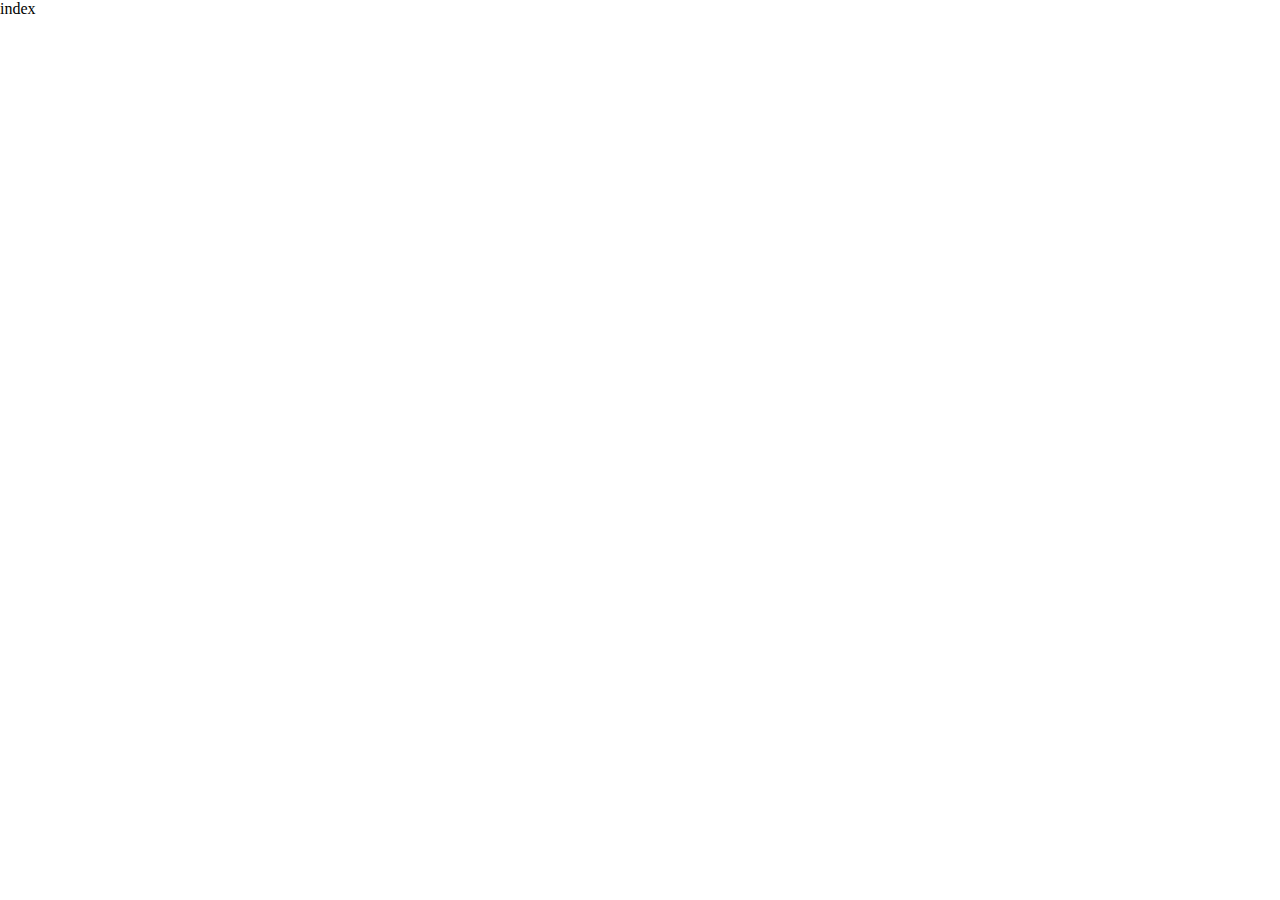
==== index.html @ 255c884f "新增了一个index.html文件" ====
<!DOCTYPE html>
<html>
<head>
<meta charset="utf-8">
<meta http-equiv="X-UA-Compatible" content="IE=edge,chrome=1">
<title></title>
<meta name="description" content="描述">
<meta name="keywords" content="关键字">
<style>
    html,body,img,div{
        margin:0;
        padding:0;
        border:0;
    }
</style>
</head>
<body>
    <div>index</div>

    <script src=""></script>
    <script type="text/javascript">

    </script>
</body>
</html>
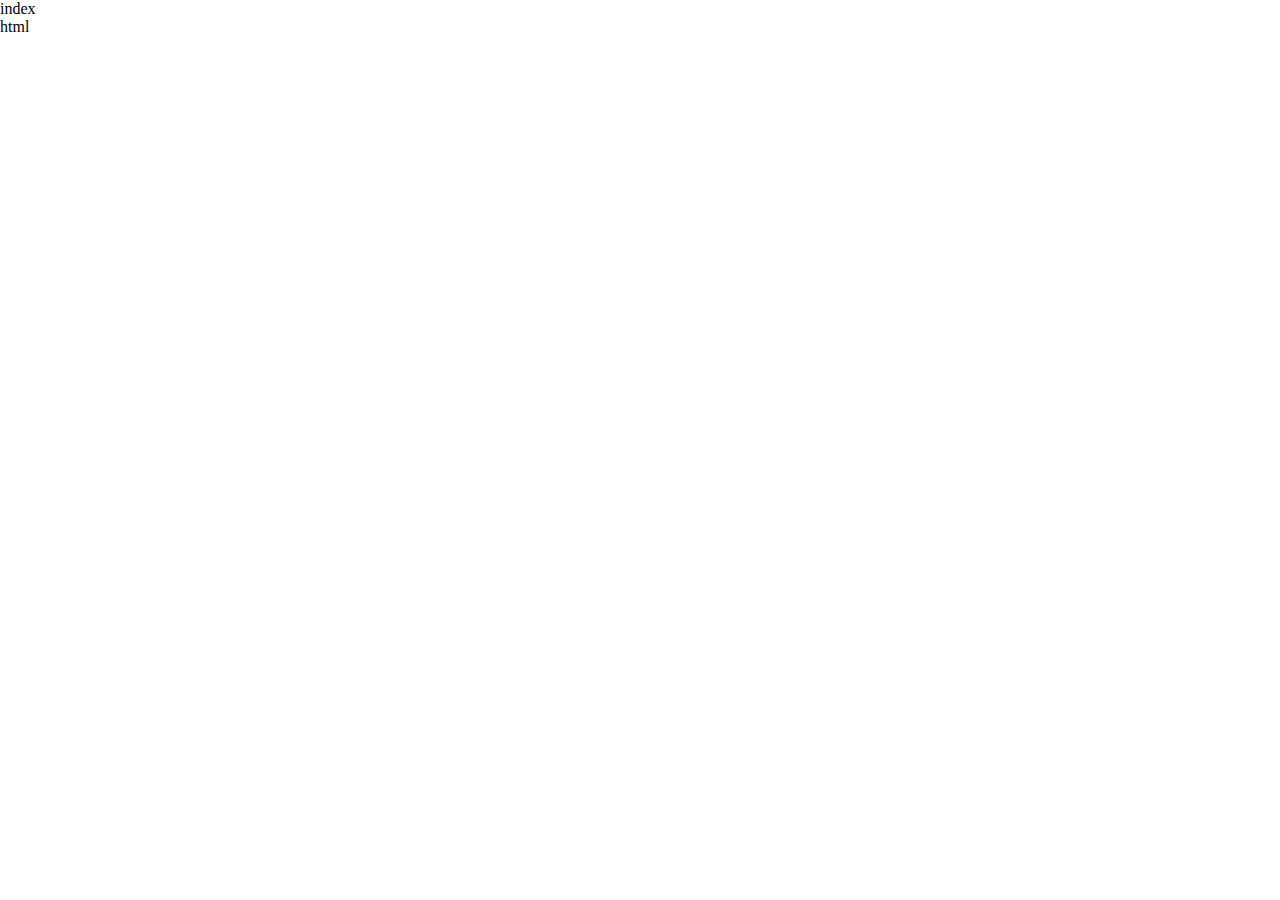
==== commit ad352a79: "修改了" ====
--- a/index.html
+++ b/index.html
@@ -16,6 +16,7 @@
 </head>
 <body>
     <div>index</div>
+    <div>html</div>
 
     <script src=""></script>
     <script type="text/javascript">
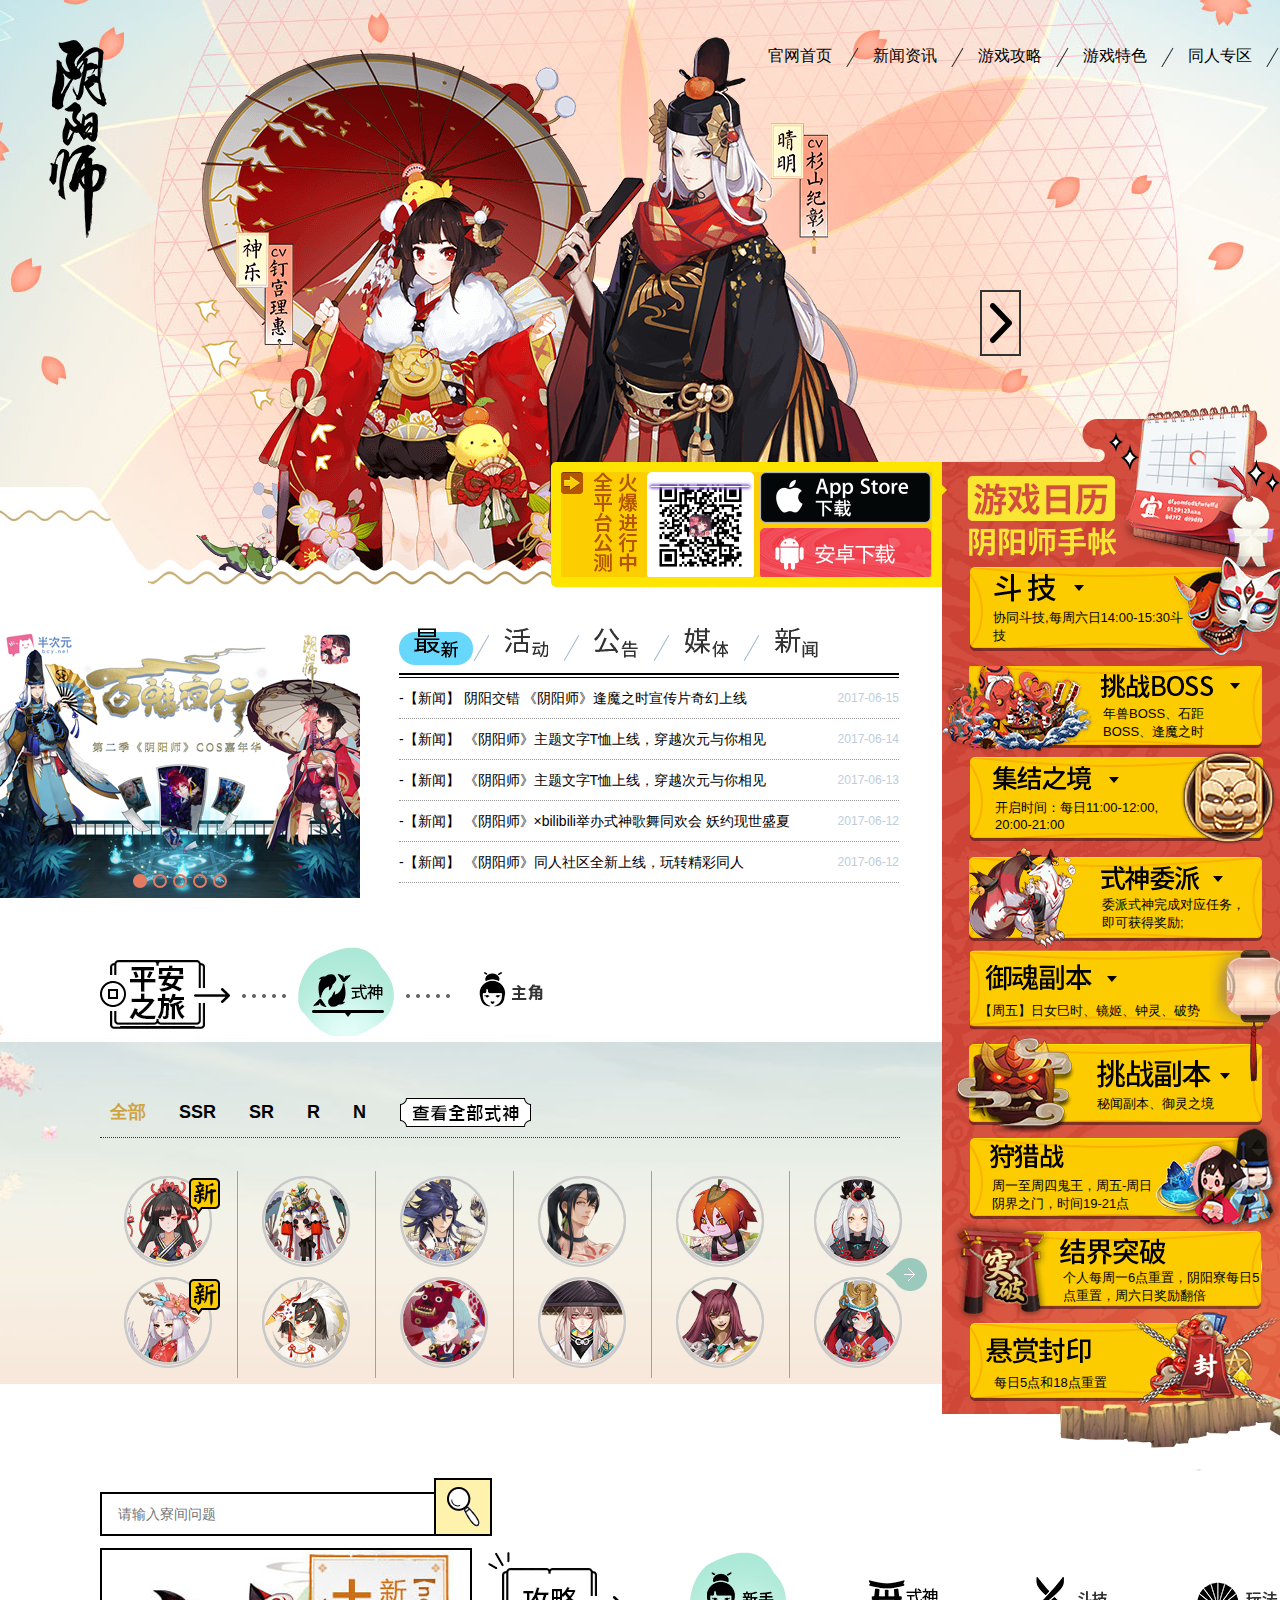
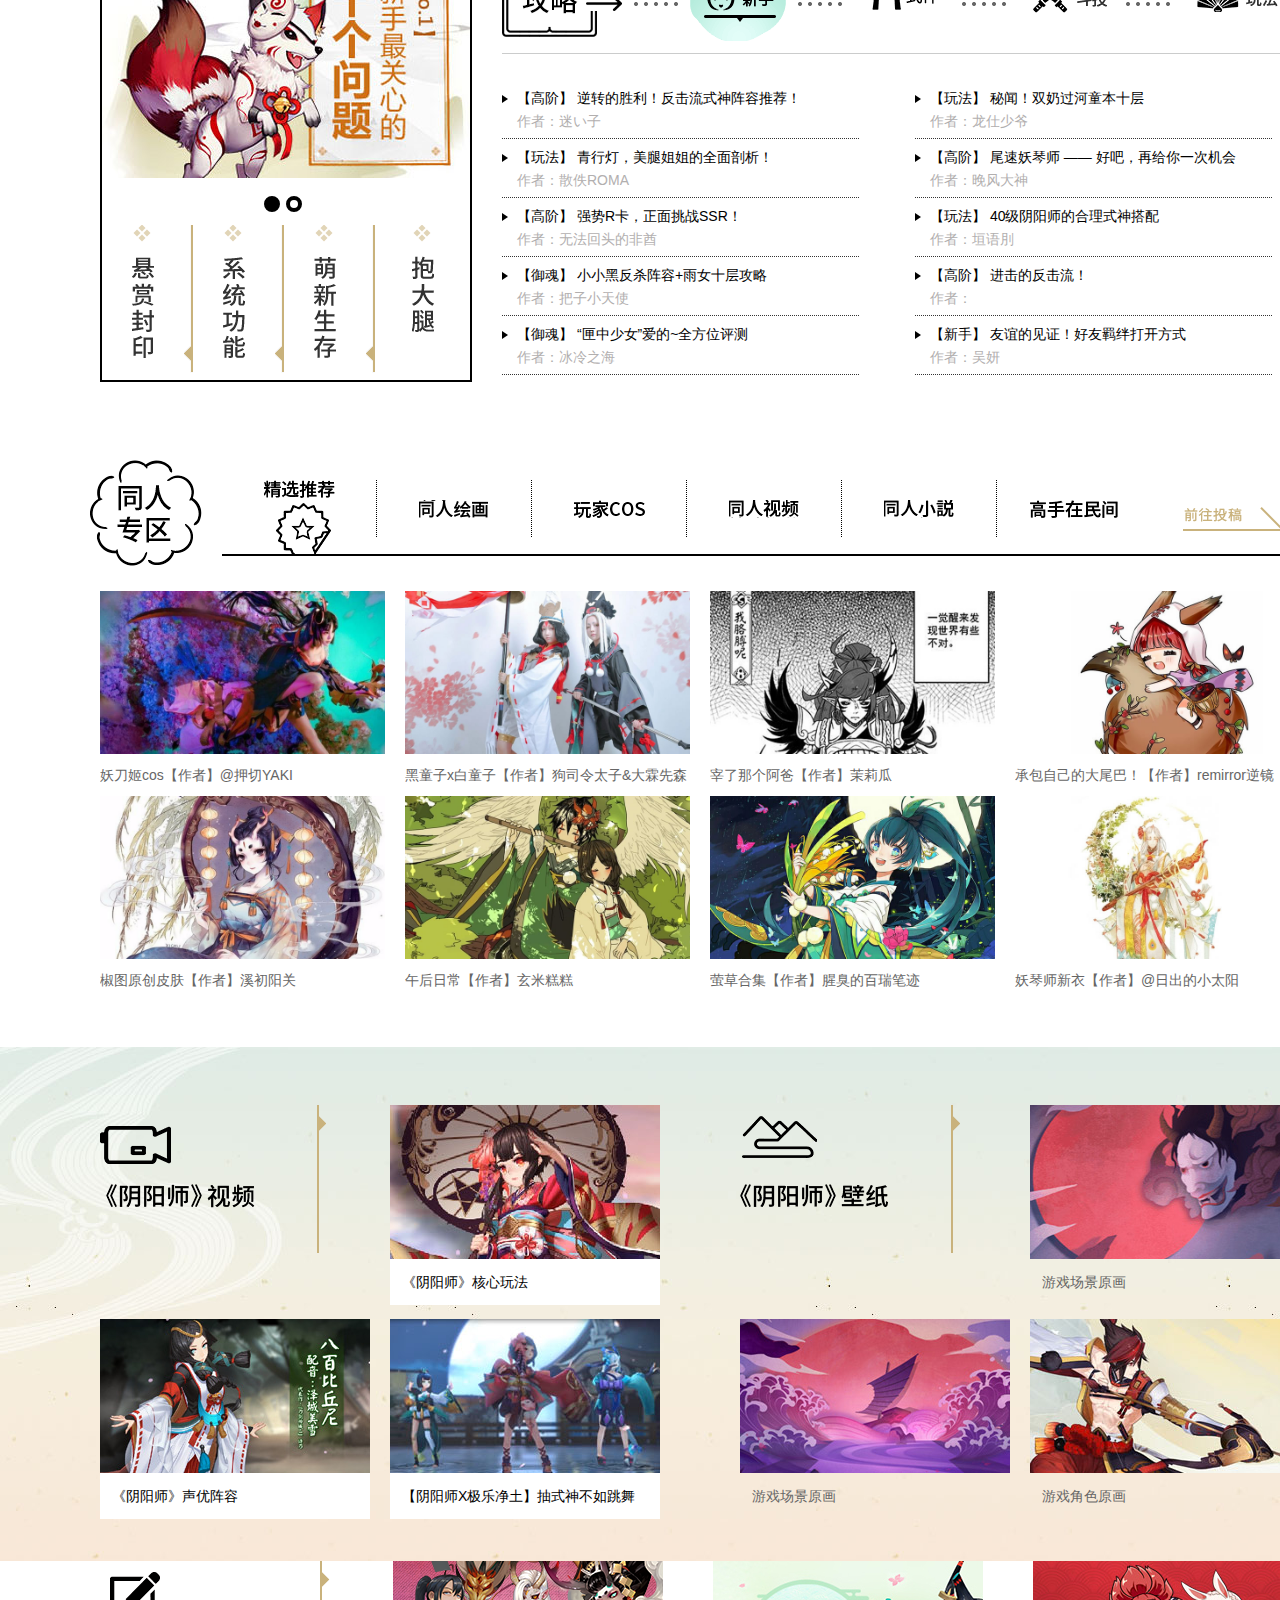
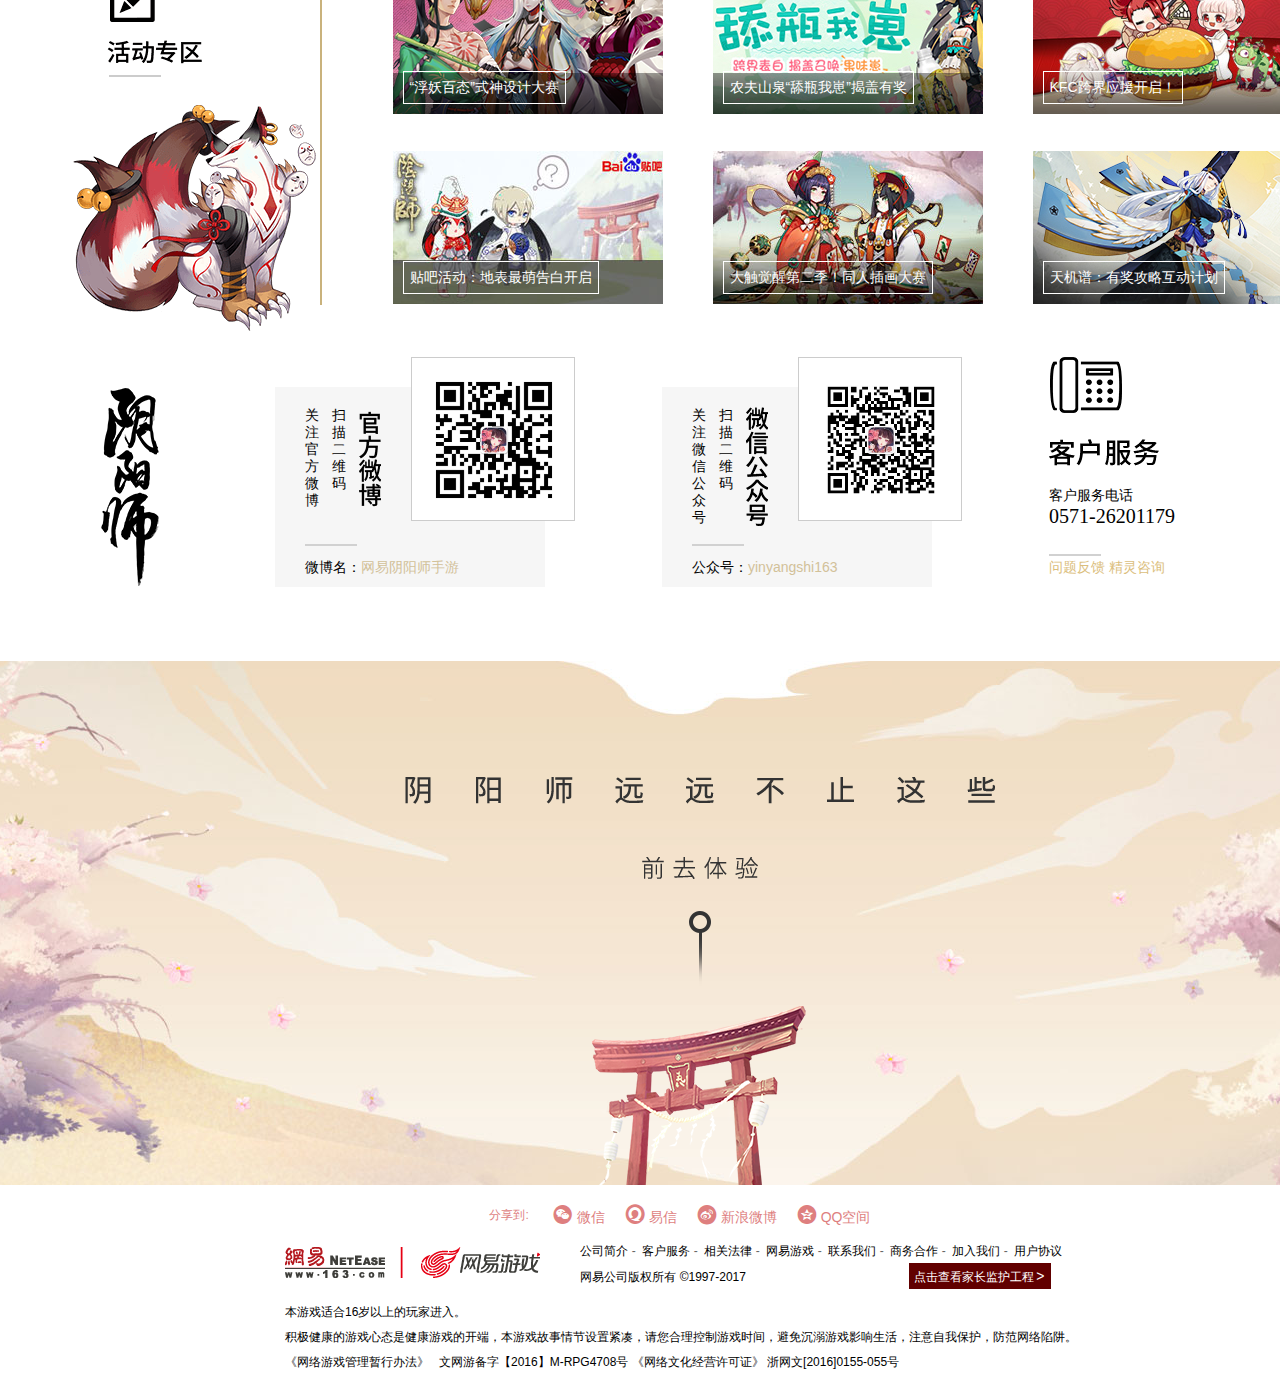
==== commit 5d6d5d8f: "新增了仿阴阳师官网首页" ====
--- a/index.html
+++ b/index.html
@@ -3,24 +3,778 @@
 <head>
 <meta charset="utf-8">
 <meta http-equiv="X-UA-Compatible" content="IE=edge,chrome=1">
-<title></title>
+<title>阴阳师主页</title>
 <meta name="description" content="描述">
 <meta name="keywords" content="关键字">
-<style>
-    html,body,img,div{
-        margin:0;
-        padding:0;
-        border:0;
-    }
-</style>
+<link rel="stylesheet" type="text/css" href="font/iconfont.css">
+<link rel="stylesheet" href="css/reset.css">
+<link rel="stylesheet" href="css/index.css">
 </head>
 <body>
-    <div>index</div>
-    <div>html</div>
-
-    <script src=""></script>
-    <script type="text/javascript">
-
-    </script>
+    <!-- 头部开始 -->
+    <div id="header">
+        <!-- 头部导航开始 -->
+        <div class="navbg">
+            <!-- 左侧logo -->
+            <div class="logo">
+                <div class="qrcode">
+                    <span>扫码下载</span>
+                    <p class="code"></p>
+                </div>
+                <div class="txt">
+                    <div class="icon"></div>
+                    <div class="icon-name">
+                        <p class="title">阴阳师</p>
+                        <p>网易和风匠心巨制</p>
+                    </div>
+                </div>
+            </div>
+            <!-- 右侧导航 -->
+            <div class="nav">
+                <ul>
+                    <li><a href="#" target="_blank">官网首页</a><i></i></li>
+                    <li><a href="#" target="_blank">新闻资讯</a><i></i></li>
+                    <li><a href="#" target="_blank">游戏攻略</a><i></i></li>
+                    <li><a href="#" target="_blank">游戏特色</a><i></i></li>
+                    <li class="hover"><a href="#" target="_blank">同人专区<span></span></a><i></i></li>
+                    <li class="hover"><a href="#" target="_blank">官方渠道<span></span></a></li>
+                </ul>
+            </div>
+            <!-- 同人专区和官方渠道的内容 -->
+            <div class="content">
+                <!-- 同人专区 -->
+                <div class="area bit">
+                    <dl class="marginTop marginRight"><dt class="cos"></dt><dd>玩家COS</dd></dl>
+                    <p class="marginTop"></p>
+                    <dl class="marginTop"><dt class="paint"></dt><dd>同人绘画</dd></dl>
+                </div>
+                <!-- 官方渠道 -->
+                <div class="official bit">
+                    <div class="qqgroup marginRight">
+                        <p><span class="right">204422345（1群）</span><span>586180977（6群）</span></p>
+                        <p><span class="right">204422345（1群）</span><span>586180977（6群）</span></p>
+                        <p><span class="right">204422345（1群）</span><span>586180977（6群）</span></p>
+                        <p><span class="right">204422345（1群）</span><span>586180977（6群）</span></p>
+                        <p><span class="right">204422345（1群）</span><span>586180977（6群）</span></p>
+                        <p class="auto">官方QQ群</p>
+                    </div>
+                    <p class="marginTop"></p>
+                    <div class="marginTop weixin"><img src="images/index/header/wx.jpg" alt=""><p>官方微信</p></div>
+                    <p class="marginTop"></p>
+                    <div class="marginTop weibo"><img src="images/index/header/wb.png" alt=""><p>官方微博</p></div>
+                    <p class="marginTop"></p>
+                    <dl class="marginTop"><dt class="tieba"></dt><dd>百度贴吧</dd></dl>
+                    <p class="marginTop"></p>
+                    <dl class="marginTop"><dt class="luntan"></dt><dd>官方论坛</dd></dl>
+                </div>
+            </div>
+            <!-- 阴阳师logo -->
+            <div class="header-logo"></div>
+        </div>
+        <!-- 头部导航结束 -->
+
+        <!-- 图片切换动画开始 -->
+        <div class="role">
+            <div class="img1">
+                <div class="img role1 hide"></div>
+                <div class="img role2 hide"></div>
+            </div>
+            <div class="img2">
+                <div class="img role3 hide"></div>
+                <div class="img role4 hide"></div>
+            </div>
+            <div class="bunny"></div>
+            <div class="rightBtn"></div>
+            <div class="footbg"></div>
+        </div>
+        <!-- 图片切换动画结束 -->
+
+        <!-- 服务器列表开始 -->
+        <div class="serverList">
+            <!-- 背景图片 -->
+            <div class="main">
+                <!-- 图片列表开始 -->
+                <div class="server">
+                    <div class="list1">
+                        <p class="title1">中国区-ios<span></span></p>
+                        <div class="box1">
+                            <ul>
+                                <li><p class="pic1"><i class="xf"></i></p><p class="title">桂之馥</p></li>
+                                <li><p class="pic2"><i class="xf"></i></p><p class="title">莲之净</p></li>
+                                <li><p class="pic3"><i class="bm"></i></p><p class="title">雀之羽</p></li>
+                                <li><p class="pic4"><i class="bm"></i></p><p class="title">春之樱</p></li>
+                                <li><p class="pic5"><i class="bm"></i></p><p class="title">夏之蝉</p></li>
+                                <li><p class="pic6"><i class="bm"></i></p><p class="title">夜之月</p></li>
+                                <li><p class="pic7"><i class="bm"></i></p><p class="title">竹之幽</p></li>
+                                <li><p class="pic8"><i class="bm"></i></p><p class="title">松之苍</p></li>
+                                <li><p class="pic9"><i class="bm"></i></p><p class="title">兰之雅</p></li>
+                                <li><p class="pic10"><i class="bm"></i></p><p class="title">云之遏</p></li>
+                            </ul>
+                        </div>
+                    </div>
+                    <div class="list2">
+                        <p class="title2">网易-双平台<span></span></p>
+                        <div class="box2">
+                            <ul>
+                                <li><p class="pic1"><i class="xf"></i></p><p class="title">谜之暗影</p></li>
+                                <li><p class="pic2"><i class="xf"></i></p><p class="title">春樱共赏</p></li>
+                                <li><p class="pic3"><i class="bm"></i></p><p class="title">两情相悦</p></li>
+                                <li><p class="pic4"><i class="bm"></i></p><p class="title">风雨同行</p></li>
+                                <li><p class="pic5"><i class="bm"></i></p><p class="title">孤高之心</p></li>
+                                <li><p class="pic6"><i class="bm"></i></p><p class="title">遥远之忆</p></li>
+                                <li><p class="pic7"><i class="bm"></i></p><p class="title">永生之谜</p></li>
+                                <li><p class="pic8"><i class="bm"></i></p><p class="title">缥缈之旅</p></li>
+                                <li><p class="pic9"><i class="bm"></i></p><p class="title">携手同心</p></li>
+                                <li><p class="pic10"><i class="bm"></i></p><p class="title">结伴同游</p></li>
+                                <li><p class="pic11"><i class="bm"></i></p><p class="title">相伴相随</p></li>
+                                <li><p class="pic12"><i class="bm"></i></p><p class="title">情比金坚</p></li>
+                                <li><p class="pic13"><i class="bm"></i></p><p class="title">形影不离</p></li>
+                                <li><p class="pic14"><i class="bm"></i></p><p class="title">同心一意</p></li>
+                                <li><p class="pic15"><i class="bm"></i></p><p class="title">相知相依</p></li>
+                                <li><p class="pic16"><i class="bm"></i></p><p class="title">心意相通</p></li>
+                            </ul>
+                        </div>
+                    </div>
+                    <div class="list3">
+                        <p class="title3">中国-安卓联运<span></span></p>
+                        <div class="box3">
+                            <ul>
+                                <li><p class="pic1"><i class="xf"></i></p><p class="title">樱之华</p></li>
+                                <li><p class="pic2"><i class="xf"></i></p><p class="title">菊之逸</p></li>
+                                <li><p class="pic3"><i class="bm"></i></p><p class="title">桃之华</p></li>
+                                <li><p class="pic4"><i class="bm"></i></p><p class="title">雀之灵</p></li>
+                                <li><p class="pic5"><i class="bm"></i></p><p class="title">秋之枫</p></li>
+                                <li><p class="pic6"><i class="bm"></i></p><p class="title">冬之雪</p></li>
+                                <li><p class="pic7"><i class="bm"></i></p><p class="title">暮之霞</p></li>
+                                <li><p class="pic8"><i class="bm"></i></p><p class="title">梅之寒</p></li>
+                                <li><p class="pic9"><i class="bm"></i></p><p class="title">风之清</p></li>
+                                <li><p class="pic10"><i class="bm"></i></p><p class="title">雨之霁</p></li>
+                            </ul>
+                        </div>
+                    </div>
+                    <div class="list4">
+                        <p class="title4">联运-双平台<span></span></p>
+                        <div class="box4">
+                            <ul>
+                                <li><p class="pic1"><i class="xf"></i></p><p class="title">情深谊长</p></li>
+                                <li><p class="pic2"><i class="bm"></i></p><p class="title">两心无间</p></li>
+                                <li><p class="pic3"><i class="bm"></i></p><p class="title">亲密无间</p></li>
+                            </ul>
+                        </div>
+                        <p class="title5">国际区<span></span></p>
+                        <div class="box5">
+                            <ul>
+                                <li><p class="pic1"><i class="xf"></i></p><p class="title">日本区</p></li>
+                                <li><p class="pic2"><i class="xf"></i></p><p class="title">亚洲区</p></li>
+                                <li><p class="pic3"><i class="xf"></i></p><p class="title">海外加速区</p></li>
+                            </ul>
+                        </div>
+                    </div>
+                </div>
+                <!-- 图片列表结束 -->
+                <div class="close"></div>
+                <div class="plan"></div>
+                <div class="btn">公平运营申明</div>
+                <div class="qrcode"></div>
+            </div>
+        </div>
+        <!-- 服务器列表结束 -->
+    </div>
+    <!-- 头部结束 -->
+
+    <!-- 游戏日历开始 -->
+    <div id="calendar">
+        <!-- 游戏日历背景图片 -->
+        <div class="game-calendar"></div>
+        <!-- 三角形 -->
+        <i></i>
+        <div class="download changeW">
+            <!-- 扫码下载 -->
+            <div class="txtload"></div>
+            <div class="main">
+                <!-- 右箭头 -->
+                <div class="btnRight"></div>
+                <!-- 公测 -->
+                <div class="beta"></div>
+                <!-- 二维码 -->
+                <div class="qrcode">
+                    <div class="code"></div>
+                    <div class="line"></div>
+                </div>
+                <div class="ios-andr">
+                    <div class="ios"></div>
+                    <div class="andr"></div>
+                </div>
+            </div>
+        </div>
+        <!-- 活动内容 -->
+        <div class="activity">
+            <ul class="dropList">
+                <li class="l1 left toright">
+                    <p class="up">协同斗技,每周六日14:00-15:30斗技</p>
+                    <div class="down">
+                        <p>周一至周五  11:00-13:00,20:00-22:00</p>
+                        <p>周六周日  10:00-13:00,20:00-23:00</p>
+                    </div>
+                </li>
+                <li class="l2 right toright">
+                    <p class="up">年兽BOSS、石距BOSS、逢魔之时</p>
+                    <div class="down">
+                        <p>年兽BOSS：通关探索副本概率开启，CD12小时   </p>
+                        <p>石距BOSS：妖气封印发现，CD1小时 逢魔之时-稀有BOSS土蜘蛛</p>
+                        <p>町中→逢魔之时，发现稀有BOSS土蜘蛛之后即可参与挑战，同时土蜘蛛还可邀请好友、寮友、附近玩家进行挑战。</p>
+                        <p>每天只能挑战1只，在每日17:00-20:00可发现新事件，每天20:00之后将无法继续发现新事件，已经触发的事件仍可以继续参与。<span>21:00活动结束。</span></p>
+                    </div>
+                </li>
+                <li class="l3 left toright">
+                    <p class="up">开启时间：每日11:00-12:00, 20:00-21:00</p>
+                    <div class="down">
+                        <p>全部正式服≥15级的玩家（除抢先体验服） 均可参与集结之境跨服斗技修习模式。</p>
+                    </div>
+                </li>
+                <li class="l4 right toright">
+                    <p class="up">委派式神完成对应任务，即可获得奖励;</p>
+                    <div class="down">
+                        任务在未接受一段时间后，会自动刷新； 可接受的任务随阴阳师等级提升， 30级以上开放3个，50级以上开放4个。
+                    </div>
+                </li>
+                <li class="l5 left">
+                    <p class="up">【周一】雪幽魂、地藏像、鸣屋、网切</p>
+                    <div class="down">
+                        <p>【周一】雪幽魂、地藏像、鸣屋、网切</p>
+                        <p>【周二】涅槃之火、三味、招财猫、狰</p>
+                        <p>【周三】 魍魉之匣、被服、阴摩罗、魅妖</p>
+                        <p>【周四】反枕、心眼、树妖、针女</p>
+                        <p>【周五】日女巳时、镜姬、钟灵、破势</p>
+                        <p>【周六】随机掉落全部御魂</p>
+                        <p>【周日】随机掉落全部御魂</p>
+                    </div>
+                </li>
+                <li class="l6 right toright">
+                    <p class="up">秘闻副本、御灵之境</p>
+                    <div class="down"></div>
+                </li>
+                <li class="l7 left toright"><p class="up">周一至周四鬼王，周五-周日阴界之门，时间19-21点</p></li>
+                <li class="l8 right toright"><p class="up">个人每周一6点重置，阴阳寮每日5点重置，周六日奖励翻倍</p></li>
+                <li class="l9 left toright"><p class="up">每日5点和18点重置</p></li>
+            </ul>
+        </div>
+    </div>
+    <!-- 游戏日历结束 -->
+
+    <!-- 最新消息开始 -->
+    <div id="newinfo">
+        <div class="banner">
+            <ul class="pic">
+                <li>
+                    <a href="#" target="_blank" title="半次元-百魅夜行cos嘉年华第二季迭代版">
+                        <img src="images/index/newinfo/1.jpg" width="360px" height="270px" alt="">
+                    </a>
+                </li>
+                <li>
+                    <a href="#" target="_blank" title="阴阳师同人社区上线">
+                        <img src="images/index/newinfo/2.jpg" width="360px" height="270px" alt="">
+                    </a>
+                </li>
+                <li>
+                    <a href="#" target="_blank" title="配音大赛第二季">
+                        <img src="images/index/newinfo/3.jpg" width="360px" height="270px" alt="">
+                    </a>
+                </li>
+                <li>
+                   <a href="#" target="_blank" title="“浮妖百态”式神设计大赛投稿开启！一起画崽吧！">
+                        <img src="images/index/newinfo/4.jpg" width="360px" height="270px" alt="">
+                   </a>
+                </li>
+                <li>
+                   <a href="#" target="_blank" title="">
+                        <img src="images/index/newinfo/5.jpg" width="360px" height="270px" alt="">
+                   </a>
+                </li>
+            </ul>
+            <div class="tab">
+                <ul>
+                    <li class="on"></li>
+                    <li></li>
+                    <li></li>
+                    <li></li>
+                    <li></li>
+                </ul>
+            </div>
+        </div>
+        <div class="info">
+            <div class="tab">
+                <ul>
+                    <li class="l1 on"><span></span><em></em><i></i></li>
+                    <li class="l2"><span></span><em></em><i></i></li>
+                    <li class="l3"><span></span><em></em><i></i></li>
+                    <li class="l4"><span></span><em></em><i></i></li>
+                    <li class="l5"><span></span><em></em></li>
+                </ul>
+            </div>
+            <div class="txt">
+                <ul>
+                    <li>
+                        <p><a href="">-【新闻】 阴阳交错 《阴阳师》逢魔之时宣传片奇幻上线</a><span>2017-06-15</span></p>
+                        <p><a href="">-【新闻】 《阴阳师》主题文字T恤上线，穿越次元与你相见</a><span>2017-06-14</span></p>
+                        <p><a href="">-【新闻】 《阴阳师》主题文字T恤上线，穿越次元与你相见</a><span>2017-06-13</span></p>
+                        <p><a href="">-【新闻】 《阴阳师》×bilibili举办式神歌舞同欢会 妖约现世盛夏</a><span>2017-06-12</span></p>
+                        <p><a href="">-【新闻】 《阴阳师》同人社区全新上线，玩转精彩同人</a><span>2017-06-12</span></p>
+                    </li>
+                    <li>
+                        <p><a href="">-【新闻】 阴阳交错 《阴阳师》逢魔之时宣传片奇幻上线</a><span>2017-06-15</span></p>
+                        <p><a href="">-【新闻】 《阴阳师》主题文字T恤上线，穿越次元与你相见</a><span>2017-06-14</span></p>
+                        <p><a href="">-【新闻】 《阴阳师》主题文字T恤上线，穿越次元与你相见</a><span>2017-06-13</span></p>
+                        <p><a href="">-【新闻】 《阴阳师》×bilibili举办式神歌舞同欢会 妖约现世盛夏</a><span>2017-06-12</span></p>
+                        <p><a href="">-【新闻】 《阴阳师》同人社区全新上线，玩转精彩同人</a><span>2017-06-12</span></p>
+                    </li>
+                    <li>
+                        <p><a href="">-【公告】 《阴阳师》体验服6月9日维护更新公告</a><span>2017-06-15</span></p>
+                        <p><a href="">-【公告】 《阴阳师》体验服6月9日维护更新公告</a><span>2017-06-14</span></p>
+                        <p><a href="">-【公告】 《阴阳师》体验服6月9日维护更新公告</a><span>2017-06-13</span></p>
+                        <p><a href="">-【公告】 《阴阳师》体验服6月9日维护更新公告</a><span>2017-06-12</span></p>
+                        <p><a href="">-【公告】 《阴阳师》体验服6月9日维护更新公告</a><span>2017-06-12</span></p>
+                    </li>
+                    <li>
+                        <p><a href="">-【活动】 声控召唤 第二季《阴阳师》广播剧配音大赛来袭</a><span>2017-06-15</span></p>
+                        <p><a href="">-【活动】 声控召唤 第二季《阴阳师》广播剧配音大赛来袭</a><span>2017-06-14</span></p>
+                        <p><a href="">-【活动】 声控召唤 第二季《阴阳师》广播剧配音大赛来袭</a><span>2017-06-13</span></p>
+                        <p><a href="">-【活动】 声控召唤 第二季《阴阳师》广播剧配音大赛来袭</a><span>2017-06-12</span></p>
+                        <p><a href="">-【活动】 声控召唤 第二季《阴阳师》广播剧配音大赛来袭</a><span>2017-06-12</span></p>
+                    </li>
+                    <li>
+                        <p><a href="">-【媒体】 AppSo2016 《阴阳师》登年度榜单</a><span>2017-06-15</span></p>
+                        <p><a href="">-【媒体】 AppSo2016 《阴阳师》登年度榜单</a><span>2017-06-14</span></p>
+                        <p><a href="">-【媒体】 AppSo2016 《阴阳师》登年度榜单</a><span>2017-06-13</span></p>
+                        <p><a href="">-【媒体】 AppSo2016 《阴阳师》登年度榜单</a><span>2017-06-12</span></p>
+                        <p><a href="">-【媒体】 AppSo2016 《阴阳师》登年度榜单</a><span>2017-06-12</span></p>
+                    </li>
+                </ul>
+            </div>
+        </div>
+    </div>
+    <!-- 最新消息结束 -->
+
+    <!-- shishen开始 -->
+    <div id="shishenAll">
+        <div class="main">
+            <!-- 标题 -->
+            <div class="title">
+                <span class="book"></span>
+                <span class="dotted"></span>
+                <p class="bg on"><i></i><span class="sp1"></span></p>
+                <span class="dotted"></span>
+                <p class="bg"><i></i><span class="sp2"></span></p>
+            </div>
+            <!-- 查看全部式神 -->
+            <div class="view">
+                <div class="tab">
+                    <div class="txt">
+                        <a href="javascript:void(0)" class="on">全部</a>
+                        <a href="javascript:void(0)">SSR</a>
+                        <a href="javascript:void(0)">SR</a>
+                        <a href="javascript:void(0)">R</a>
+                        <a href="javascript:void(0)">N</a>
+                    </div>
+                    <div class="all"></div>
+                </div>
+                <div class="list">
+                    <div class="mUl show">
+                        <ul class="All">
+                            <!-- <li>
+                                <div class="sList">
+                                    <img src="images/index/shishenall/shishen/200.png" alt="">
+                                    <p><span>彼岸花</span></p>
+                                    <span class="icon"></span>
+                                </div>
+                                <div class="sList">
+                                    <img src="images/index/shishenall/shishen/200.png" alt="">
+                                    <p><span>彼岸花</span></p>
+                                </div>
+                            </li> -->
+                        </ul>
+                        <span class="btn left"></span>
+                        <span class="btn right"></span>
+                    </div>
+                    <div class="mUl">
+                        <ul class="SSR"></ul>
+                        <span class="btn left"></span>
+                        <span class="btn right"></span>
+                    </div>
+                    <div class="mUl">
+                        <ul class="SR"></ul>
+                        <span class="btn left"></span>
+                        <span class="btn right"></span>
+                    </div>
+                    <div class="mUl">
+                        <ul class="R"></ul>
+                        <span class="btn left"></span>
+                        <span class="btn right"></span>
+                    </div>
+                    <div class="mUl">
+                        <ul class="N"></ul>
+                        <span class="btn left"></span>
+                        <span class="btn right"></span>
+                    </div>
+                </div>
+            </div>
+            <!-- 角色 -->
+            <div class="part">
+                <div class="left Box">
+                    <ul>
+                        <li class="on">晴明<i></i></li>
+                        <li>神乐<i></i></li>
+                        <li>源博雅<i></i></li>
+                        <li>八百比丘尼<i></i></li>
+                    </ul>
+                </div>
+                <div class="right Box">
+                    <ul>
+                        <li class="l1 show">
+                            <div class="img"></div>
+                            <div class="detail">
+                                <div class="up">
+                                    <span class="number"></span>
+                                    <p class="title">晴明</p>
+                                </div>
+                                <div class="down">
+                                    京都城中极具盛名的天才阴阳师<br>却不知为何失去了自己的记忆<br>等待着他的是寻回记忆的喜悦<br>还是不堪回首的残忍真相
+                                </div>
+                            </div>
+                        </li>
+                        <li class="l2">
+                            <div class="img"></div>
+                            <div class="detail">
+                                <div class="up">
+                                    <span class="number"></span>
+                                    <p class="title">神乐</p>
+                                </div>
+                                <div class="down">
+                                    善良而沉默的神秘少女<br>失忆后便跟随在晴明身边<br>拥有敏锐的直觉和强大的通灵能力<br>以及不为人知的过去
+                                </div>
+                            </div>
+                        </li>
+                        <li class="l3">
+                            <div class="img"></div>
+                            <div class="detail">
+                                <div class="up">
+                                    <span class="number"></span>
+                                    <p class="title">源博雅</p>
+                                </div>
+                                <div class="down">
+                                    拥有皇室血统的贵族青年<br>擅长弓术与结界之术<br>性情孤傲爽直<br>但似乎一直在寻找某个重要的人
+                                </div>
+                            </div>
+                        </li>
+                        <li class="l4">
+                            <div class="img"></div>
+                            <div class="detail">
+                                <div class="up">
+                                    <span class="number"></span>
+                                    <p class="title">八百比丘尼</p>
+                                </div>
+                                <div class="down">
+                                    因误食人鱼肉而不老不死<br>能力超凡的流浪占卜师<br>一直在凤凰林中等待着<br>占卜之梦预言的命运之人
+                                </div>
+                            </div>
+                        </li>
+                    </ul>
+                </div>
+            </div>
+        </div>
+    </div>
+    <!-- shishen结束 -->
+
+    <!-- 游戏攻略开始 -->
+    <div id="raiders">
+        <div class="left">
+            <div class="search">
+                <input type="text" class="txt" placeholder="请输入寮间问题">
+                <span class="magnifier"></span>
+            </div>
+            <div class="pic">
+                <ul>
+                    <li><a href="#"><img src="images/index/raiders/gl_banner.jpg" alt=""></a></li>
+                    <li><a href="#"><img src="images/index/raiders/ng_banner.jpg" alt=""></a></li>
+                </ul>
+                <p><span class="on"></span><span></span></p>
+            </div>
+            <div class="nav">
+                <p class="p1"><a href="#"></a></p>
+                <span></span>
+                <p class="p2"><a href="#"></a></p>
+                <span></span>
+                <p class="p3"><a href="#"></a></p>
+                <span></span>
+                <p class="p4"><a href="#"></a></p>
+            </div>
+        </div>
+        <div class="right">
+            <div class="title">
+                <span class="book tab"></span>
+                <span class="dotted"></span>
+                <p class="tab on"><i></i><span class="sp1"></span></p>
+                <span class="dotted"></span>
+                <p class="tab"><i></i><span class="sp2"></span></p>
+                <span class="dotted"></span>
+                <p class="tab"><i></i><span class="sp3"></span></p>
+                <span class="dotted"></span>
+                <p class="tab"><i></i><span class="sp4"></span></p>
+            </div>
+            <div class="txt">
+                <div class="article">
+                    <ul>
+                        <!-- <li>
+                            <a href="#">
+                                <p>
+                                    <i></i>
+                                    <span>【御魂】 逆转的胜利！反击流式神阵容推荐！</span>
+                                </p>
+                                <span>作者：迷い子</span>
+                            </a>
+                        </li> -->
+                    </ul>
+                    <ul></ul>
+                    <ul></ul>
+                    <ul></ul>
+                    <ul></ul>
+                </div>
+            </div>
+        </div>
+    </div>
+    <!-- 游戏攻略结束 -->
+
+    <!-- 同人专区开始 -->
+    <div id="area">
+        <div class="title">
+            <div class="img"></div>
+            <div class="tab">
+                <ul>
+                    <li class="l1 on">
+                        <a href="">
+                            <p><span></span></p>
+                            <i></i>
+                        </a>
+                    </li>
+                    <li class="l2">
+                        <a href="">
+                            <p><span></span></p>
+                            <i></i>
+                        </a>
+                    </li>
+                    <li class="l3">
+                        <a href="">
+                            <p><span></span></p>
+                            <i></i>
+                        </a>
+                    </li>
+                    <li class="l4">
+                        <a href="">
+                            <p><span></span></p>
+                            <i></i>
+                        </a>
+                    </li>
+                    <li class="l5">
+                        <a href="">
+                            <p><span></span></p>
+                            <i></i>
+                        </a>
+                    </li>
+                    <li class="l6">
+                        <a href="">
+                            <p><span></span></p>
+                            <i></i>
+                        </a>
+                    </li>
+                </ul>
+            </div>
+            <div class="submission"></div>
+        </div>
+        <div class="pic">
+            <div class="wrap">
+                <ul>
+                    <!-- <li>
+                        <a href="#">
+                            <img src="images/index/area/jxtj/1.jpg" alt="">
+                            <span><i></i></span>
+                        </a>
+                        <p>妖刀姬cos【作者】@押切YAKI</p>
+                    </li> -->
+                </ul>
+                <ul></ul>
+                <ul></ul>
+                <ul></ul>
+                <ul></ul>
+                <ul></ul>
+            </div>
+        </div>
+    </div>
+    <!-- 同人专区结束 -->
+
+    <!-- 《阴阳师》视频 开始 -->
+    <div id="video">
+        <div class="main">
+            <div class="left">
+                <ul>
+                    <li class="first marginRight marginBottom"><a href="#"></a></li>
+                    <li class="marginBottom">
+                        <a href="#">
+                            <div class="pic"><img src="images/index/video/1.jpg" alt=""></div>
+                            <div class="txt">《阴阳师》核心玩法</div>
+                        </a>
+                    </li>
+                    <li class="marginRight">
+                        <a href="#">
+                            <div class="pic"><img src="images/index/video/2.jpg" alt=""></div>
+                            <div class="txt">《阴阳师》声优阵容</div>
+                        </a>
+                    </li>
+                    <li>
+                        <a href="#">
+                            <div class="pic"><img src="images/index/video/3.jpg" alt=""></div>
+                            <div class="txt">【阴阳师X极乐净土】抽式神不如跳舞</div>
+                        </a>
+                    </li>
+                </ul>
+            </div>
+            <div class="right">
+                <ul>
+                    <li class="first marginRight marginBottom"><a href="#"></a></li>
+                    <li class="marginBottom">
+                        <a href="#">
+                            <div class="pic"><img src="images/index/video/4.jpg" alt=""></div>
+                            <div class="txt">游戏场景原画</div>
+                        </a>
+                    </li>
+                    <li class="marginRight">
+                        <a href="#">
+                            <div class="pic"><img src="images/index/video/5.jpg" alt=""></div>
+                            <div class="txt">游戏场景原画</div>
+                        </a>
+                    </li>
+                    <li>
+                        <a href="#">
+                            <div class="pic"><img src="images/index/video/6.jpg" alt=""></div>
+                            <div class="txt">游戏角色原画</div>
+                        </a>
+                    </li>
+                </ul>
+            </div>
+        </div>
+    </div>
+    <!-- 《阴阳师》视频 结束 -->
+
+    <!-- 活动专区开始 -->
+    <div id="activity">
+        <div class="left"></div>
+        <div class="right">
+            <ul>
+                <li><a href="#"><img src="images/index/activity/1.png" alt=""><span>“浮妖百态”式神设计大赛</span></a></li>
+                <li><a href="#"><img src="images/index/activity/2.jpg" alt=""><span>农夫山泉“舔瓶我崽”揭盖有奖</span></a></li>
+                <li><a href="#"><img src="images/index/activity/3.jpg" alt=""><span>KFC跨界应援开启！</span></a></li>
+                <li><a href="#"><img src="images/index/activity/4.jpg" alt=""><span>贴吧活动：地表最萌告白开启</span></a></li>
+                <li><a href="#"><img src="images/index/activity/5.jpg" alt=""><span>大触觉醒第二季！同人插画大赛</span></a></li>
+                <li><a href="#"><img src="images/index/activity/6.jpg" alt=""><span>天机谱：有奖攻略互动计划</span></a></li>
+            </ul>
+        </div>
+    </div>
+    <!-- 活动专区结束 -->
+
+    <!-- 官方咨询开始 -->
+    <div id="advisory">
+        <div class="logo"></div>
+        <div class="weibo">
+            <span>关注官方微博</span>
+            <span>扫描二维码</span>
+            <p></p>
+            <div class="line"></div>
+            <div class="txt"><a href="#">微博名：<span>网易阴阳师手游</span></a></div>
+            <div class="qrcode"><span></span></div>
+        </div>
+        <div class="weixin">
+            <span>关注微信公众号</span>
+            <span>扫描二维码</span>
+            <p></p>
+            <div class="line"></div>
+            <div class="txt"><a href="#">公众号：<span>yinyangshi163</span></a></div>
+            <div class="qrcode"><span></span></div>
+        </div>
+        <div class="phone">
+            <div class="kehu"></div>
+            <p>客户服务电话</p>
+            <div class="tell">0571-26201179</div>
+            <div class="line"></div>
+            <div class="txt"><a href="#">问题反馈</a> <a href="#">精灵咨询</a></div>
+        </div>
+        <div class="backtop"></div>
+    </div>
+    <!-- 官方咨询结束 -->
+
+    <!-- 底部开始 -->
+    <div id="footer">
+        <div class="footerbg">
+            <div class="title"></div>
+            <div class="experience">
+                <div class="txt"></div>
+                <div class="bar"></div>
+                <div class="qrcode">
+                    <div class="img"></div>
+                    <div class="down"></div>
+                </div>
+                <div class="door"></div>
+            </div>
+        </div>
+        <!-- 底部版权 -->
+        <div class="copy">
+            <div class="share">
+                <span>分享到:</span>
+                <ul>
+                    <li><i class="iconfont icon-weixin"></i><a href="" target="_blank">微信</a></li>
+                    <li><i class="iconfont icon-yixin"></i><a href="" target="_blank">易信</a></li>
+                    <li><i class="iconfont icon-xinlangweibo"></i><a href="" target="_blank">新浪微博</a></li>
+                    <li><i class="iconfont icon-qqkongjian"></i><a href="" target="_blank">QQ空间</a></li>
+                </ul>
+            </div>
+            <div class="info">
+                <div class="detail">
+                    <div class="logo-link">
+                        <div class="logo ff">
+                            <div class="net-nie"><img src="images/home/netease.png" width="118px" height="31px" alt="">
+                            <img src="images/home/nie.png" width="134px" height="31px" alt=""></div>
+                        </div>
+                        <div class="link ff">
+                            <div class="nav">
+                                <a href="" target="_blank">公司简介</a>&nbsp;-&nbsp;
+                                <a href="" target="_blank">客户服务</a>&nbsp;-&nbsp;
+                                <a href="" target="_blank">相关法律</a>&nbsp;-&nbsp;
+                                <a href="" target="_blank">网易游戏</a>&nbsp;-&nbsp;
+                                <a href="" target="_blank">联系我们</a>&nbsp;-&nbsp;
+                                <a href="" target="_blank">商务合作</a>&nbsp;-&nbsp;
+                                <a href="" target="_blank">加入我们</a>&nbsp;-&nbsp;
+                                <a href="" target="_blank">用户协议</a>
+                            </div>
+                            <!-- 版权 -->
+                            <div class="wangyi_copy">
+                                <span>网易公司版权所有 ©1997-2017</span>
+                                <span class="sel"><a href="" target="_blank">点击查看家长监护工程<i>></i></a></span>
+                            </div>
+                        </div>
+                    </div>
+                    <div class="remind">
+                        <p>本游戏适合16岁以上的玩家进入。</p>
+                        <p>积极健康的游戏心态是健康游戏的开端，本游戏故事情节设置紧凑，请您合理控制游戏时间，避免沉溺游戏影响生活，注意自我保护，防范网络陷阱。</p>
+                        <p><a href="" target="">《网络游戏管理暂行办法》</a>文网游备字【2016】M-RPG4708号 《网络文化经营许可证》 浙网文[2016]0155-055号</p>
+                    </div>
+                </div>
+            </div>
+        </div>
+    </div>
+    <!-- 底部结束 -->
+
+    <script src="js/shishenData.js"></script>
+    <script src="js/strateData.js"></script>
+    <script src="js/fanData.js"></script>
+    <script src="js/jquery-3.2.1.min.js"></script>
+    <script src="js/index.js"></script>
 </body>
 </html>
--- a/font/iconfont.css
+++ b/font/iconfont.css
@@ -0,0 +1,29 @@
+
+@font-face {font-family: "iconfont";
+  src: url('iconfont.eot?t=1498293670938'); /* IE9*/
+  src: url('iconfont.eot?t=1498293670938#iefix') format('embedded-opentype'), /* IE6-IE8 */
+  url('iconfont.woff?t=1498293670938') format('woff'), /* chrome, firefox */
+  url('iconfont.ttf?t=1498293670938') format('truetype'), /* chrome, firefox, opera, Safari, Android, iOS 4.2+*/
+  url('iconfont.svg?t=1498293670938#iconfont') format('svg'); /* iOS 4.1- */
+}
+
+.iconfont {
+  font-family:"iconfont" !important;
+  font-size:16px;
+  font-style:normal;
+  -webkit-font-smoothing: antialiased;
+  -moz-osx-font-smoothing: grayscale;
+}
+
+.icon-weixin:before { content: "\e600"; }
+
+.icon-tengxunweibo:before { content: "\e65c"; }
+
+.icon-yixin:before { content: "\e604"; }
+
+.icon-gengduo:before { content: "\e606"; }
+
+.icon-xinlangweibo:before { content: "\e657"; }
+
+.icon-qqkongjian:before { content: "\e65d"; }
+
--- a/css/index.css
+++ b/css/index.css
@@ -0,0 +1,2647 @@
+@charset "UTF-8";
+body{
+    position:relative;
+    min-width:1400px;
+}
+
+/* 头部 */
+#header{
+    width:100%;
+    height:628px;
+    background:url("../images/index/header/main_banner.jpg") center top;
+}
+
+/* 头部导航 - 背景色 */
+#header .navbg{
+    position:relative;
+    width:100%;
+    height:100px;
+    transition:.5s;
+    min-width:1200px;
+    z-index:99;
+}
+
+#header .bg{
+    background:rgba(255,255,255,.85);
+}
+
+#header .scrollbg{
+    position:fixed;
+    top:0;
+    background:rgba(255,255,255,.85);
+}
+
+/* 左侧logo，默认是隐藏的，只有当滚动条滚动的时候，才显示出来 */
+#header .navbg .logo{
+    opacity:0;
+    width:350px;
+    height:100px;
+    float:left;
+    margin-left:15px;
+}
+
+#header .navbg .logo .qrcode{
+    float:left;
+    width:114px;
+    height:74px;
+    margin:13px 0px;
+    border-right:1px solid #ccc;
+}
+
+#header .navbg .logo .qrcode span{
+    display:inline-block;
+    width:16px;
+    line-height:16px;
+    font-size:16px;
+    vertical-align:top;
+    margin:5px 7px 0 0;
+}
+
+#header .navbg .logo .qrcode .code{
+    display:inline-block;
+    width:74px;
+    height:74px;
+    background:url("../images/index/header/qr.png") no-repeat;
+    background-size:74px 74px;
+}
+
+#header .navbg .logo .txt{
+    float:right;
+    width:235px;
+    height:100px;
+    cursor:pointer;
+}
+
+#header .navbg .logo .txt div{
+    float:left;
+    color:#333;
+}
+
+#header .navbg .logo .txt div.icon{
+    width:73px;
+    height:73px;
+    background:url("../images/index/index.png") no-repeat;
+    background-position:-1400px -157px;
+    margin:13px 15px 0;
+}
+
+#header .navbg .logo .txt div.icon-name{
+    height:73px;
+    margin-top:17px;
+    font-size:16px;
+}
+
+#header .navbg .logo .txt div.icon-name p.title{
+    font-size:32px;
+    font-weight:bold;
+}
+
+/* 右侧头部导航 */
+#header .navbg .nav{
+    float:right;
+    height:65px;
+    margin:45px 30px 0 0;
+}
+
+#header .navbg .nav ul li{
+    float:left;
+    cursor:pointer;
+}
+
+#header .navbg .nav ul li a{
+    position:relative;
+    padding:10px 13px 34px;
+    font-size:16px;
+    color:#000;
+}
+
+#header .navbg .nav ul li a:hover{
+    color:#cc4336;
+}
+/* 斜杠 */
+#header .navbg .nav ul li i{
+    display:inline-block;
+    width:15px;
+    height:22px;
+    vertical-align:bottom;
+    background:url("../images/index/index.png") 15px 118px;
+}
+/* 倒三角 */
+#header .navbg .nav ul li a span{
+    display:block;
+    position:absolute;
+    bottom:0;
+    left:50%;
+    width:0;
+    height:0;
+    margin-left:-10px;
+    border:10px solid transparent;
+    border-bottom:10px solid #e1ebeb;
+    opacity:0;
+}
+
+#header .navbg .nav ul li a span.show{
+    opacity:1;
+}
+
+#header .navbg .content{
+    display:none;
+    position:absolute;
+    top:100px;
+    left:0px;
+    width:100%;
+    height:200px;
+}
+
+#header .navbg .content > div{
+    position:absolute;
+    left:0;
+    top:0;
+    width:100%;
+    height:100%;
+    background:#e1ebeb;
+}
+
+/* 同人专区和官方渠道的共同样式  */
+#header .navbg .content > div div,#header .navbg .content > div dl,#header .navbg .content > div > p{
+    float:right;
+}
+
+#header .navbg .content > div dl{
+    transition:.5s;
+}
+
+#header .navbg .content > div .marginTop{
+    margin-top:45px;
+}
+
+#header .navbg .content > div dl:hover{
+    margin-top:25px;
+}
+
+#header .navbg .content > div .marginRight{
+    margin-right:52px;
+}
+
+#header .navbg .content > div > p{
+    width:1px;
+    height:104px;
+    /* background:red; */
+    background:#ccc;
+}
+
+#header .navbg .content > div dl{
+    width:70px;
+    height:110px;
+    padding:0 55px;
+    cursor:pointer;
+    /* background:pink; */
+    /* transition:1s; */
+}
+
+#header .navbg .content > div dl dt{
+    background:url("../images/index/index.png") no-repeat;
+}
+
+#header .navbg .content > div dl dd,#header .navbg .content .official div.marginTop p{
+    font-size:16px;
+    color:#666;
+    margin-top:11px;
+}
+
+/* 同人专区 */
+#header .navbg .content .area{
+    display:none;
+}
+
+#header .navbg .content .area dl:hover{
+    /* margin-top:-16px; */
+}
+/* 同人绘画 */
+#header .navbg .content div dl dt.paint{
+    width:72px;
+    height:70px;
+    background-position:-1400px -301px;
+}
+/* 玩家COS */
+#header .navbg .content div dl dt.cos{
+    width:65px;
+    height:71px;
+    background-position:-1400px -230px;
+}
+
+/* 官方渠道 */
+#header .navbg .content .official{
+    display:none
+}
+
+/* 官方QQ群开始 */
+#header .navbg .content .official .marginRight{
+    padding:0 10px 0 50px;
+    margin-top:30px;
+}
+
+#header .navbg .content .official .marginRight p{
+    line-height:20px;
+    font-size:12px;
+    color:#666;
+    margin:5px 0;
+}
+
+#header .navbg .content .official .marginRight p.auto{
+    text-align:center;
+    font-size:14px;
+}
+
+#header .navbg .content .official .marginRight p span.right{
+    margin-right:30px;
+}/* 官方QQ群结束 */
+
+/* 重新设置内边距 */
+#header .navbg .content .official div.marginTop,#header .navbg .content .official dl.marginTop{
+    padding:0 67px;
+}
+
+#header .navbg .content .official div.marginTop img{
+    display:block;
+    width:84px;
+    height:84px;
+    border:2px solid #666;
+    border-radius:5px;
+    margin-top:-19px;
+}
+
+#header .navbg .content .official div.marginTop p{
+    width:100%;
+    text-align:center;
+}
+
+/* 百度贴吧 */
+#header .navbg .content .official dl dt.tieba{
+    width:81px;
+    height:68px;
+    background-position:-541px -587px;
+}
+
+/* 官方论坛 */
+#header .navbg .content .official dl dt.luntan{
+    width:80px;
+    height:70px;
+    background-position:-331px -587px;
+}
+
+/* 阴阳师logo */
+#header .navbg .header-logo{
+    position:absolute;
+    left:-70px;
+    top:39px;
+    width:70px;
+    height:199px;
+    background:url("../images/index/header/logo.png") no-repeat;
+    opacity:0;
+    z-index:8;
+    transition:1s;
+}
+
+#header .navbg .lgscale{
+    transform:scale(0);
+}
+
+/* 图片切换动画 */
+#header .role{
+    position:absolute;
+    left:50%;
+    top:0;
+    width:1200px;
+    height:585px;
+    margin-left:-600px;
+    z-index:5;
+}
+
+/* 共同样式 */
+#header .role div{
+    position:absolute;
+    bottom:2px;
+    opacity:1;
+    transition: 1s;
+}
+
+#header .role .img1 .role1{
+    left:94px;
+    width:470px;
+    height:537px;
+    background:url("../images/index/header/role1.png") no-repeat;
+}
+
+#header .role .img1 .role2{
+    left:390px;
+    width:423px;
+    height:544px;
+    background:url("../images/index/header/role2.png") no-repeat;
+}
+
+#header .role .img1 .role1.hide,#header .role .img1 .role2.hide{
+    left: 150px;
+    opacity: 0;
+}
+
+#header .role .img2 .role3{
+    left:72px;
+    width:491px;
+    height:583px;
+    background:url("../images/index/header/role3.png") no-repeat;
+    z-index:1;
+}
+
+#header .role .img2 .role4{
+    left:308px;
+    width:503px;
+    height:501px;
+    background:url("../images/index/header/role4.png") no-repeat;
+}
+
+#header .role .img2 .role3.hide,#header .role .img2 .role4.hide{
+    left: 117px;
+    opacity: 0;
+}
+/* 点击青蛙，弹窗 */
+#header .role .bunny{
+    left:87px;
+    width:100px;
+    height:90px;
+    background:url("../images/index/header/bunny.gif") no-repeat;
+    background-size:100px 90px;
+    z-index:7;
+    opacity:1;
+    transition:0.5s;
+    cursor:pointer;
+}
+#header .role .bunny:hover{
+    opacity:0.8;
+}
+/* 点击切换 */
+#header .role .rightBtn{
+    right:279px;
+    top:290px;
+    width:41px;
+    height:66px;
+    background:url("../images/index/index.png") no-repeat;
+    background-position:-1400px -439px;
+    cursor:pointer;
+    transition:.5s;
+}
+
+#header .role .rightBtn:hover{
+    transform:scale(1.1);
+}
+
+#header .role .footbg{
+    left:48px;
+    bottom:2px;
+    width:805px;
+    height:23px;
+    background:url("../images/index/header/role_botbg.png") no-repeat;
+    z-index:2;
+}
+
+/* 服务器列表开始 */
+#header .serverList{
+    display:none;
+    position:fixed;
+    left:0;
+    top:0;
+    width:100%;
+    height:100%;
+    z-index:999;
+    background:#fff;
+}
+
+#header .serverList .main{
+    position:absolute;
+    /* left:-139px;
+    top:-103px; */
+    left:-400px;
+    top:148px;
+    width:1399px;
+    height:724px;
+    background:url("../images/index/pop_bg.png") no-repeat;
+    opacity:0.3;
+    -webkit-transform:scale(0.3);
+    -webkit-transition:.5s;
+}
+
+#header .serverList .main.show{
+    left:-139px;
+    top:-103px;
+    opacity:1;
+    -webkit-transform:scale(1);
+}
+
+#header .serverList .main .server{
+    position:absolute;
+    left:337px;
+    top:136px;
+    width:864px;
+    height:526px;
+    /* background:#0B5EA5; */
+}
+/* 共同样式 */
+#header .serverList .main .server div[class^="list"]{
+    float:left;
+    height:100%;
+    /* background:#ccc; */
+}
+
+#header .serverList .main .server .list1{
+    width:246px;
+}
+
+#header .serverList .main .server .list2{
+    width:246px;
+}
+
+#header .serverList .main .server .list3{
+    width:246px;
+}
+
+#header .serverList .main .server .list4{
+    width:126px;
+
+}
+/* 标题样式 */
+#header .serverList .main .server div[class^="list"] > p{
+    position:relative;
+    width:100%;
+    height:30px;
+    line-height:30px;
+    font-size:14px;
+    font-weight:bold;
+    /* background:#ccc; */
+    border-bottom:1px dotted #000;
+}
+#header .serverList .main .server div[class^="list"] > p span{
+    position:absolute;
+    left:-3px;
+    bottom:-3px;
+    width:0;
+    height:0;
+    border:3px solid #333;
+    transform:rotate(230deg)
+}
+/* 图片列表 */
+#header .serverList .main .server div[class^="list"] > div{
+    width:241px;
+    height:495px;
+    /* background:#ccc; */
+    margin-right:5px;
+    border-left:1px solid #c3c3c3;
+    overflow:auto;
+}
+
+#header .serverList .main .server div[class^="list"] > div ul li{
+    width:85px;
+    height:90px;
+    /* background:#fff; */
+    margin:13px 5px 0px 17px;
+    float:left;
+}
+
+#header .serverList .main .server div[class^="list"] > div ul li p[class^="pic"]{
+    position:relative;
+    width:100%;
+    height:75px;
+    background:url("../images/index/index.png") no-repeat;
+}
+
+#header .serverList .main .server div[class^="list"] > div ul li p[class^="pic"] i{
+    position:absolute;
+    left:0px;
+    top:10px;
+    width:26px;
+    height:50px;
+    background:url("../images/index/index.png") no-repeat;
+}
+/* 新服 */
+#header .serverList .main .server div[class^="list"] > div ul li p[class^="pic"] i.xf{
+    background-position:-1400px -621px;
+}
+/* 爆满 */
+#header .serverList .main .server div[class^="list"] > div ul li p[class^="pic"] i.bm{
+    background-position:-1426px -621px;
+}
+/* 中国区 - ios */
+#header .serverList .main .server div[class^="list"] > div.box1 ul li p.pic1{
+    background-position:-1478px -1280px;
+}
+#header .serverList .main .server div[class^="list"] > div.box1 ul li p.pic2{
+    background-position:-160px -1396px;
+}
+#header .serverList .main .server div[class^="list"] > div.box1 ul li p.pic3{
+    background-position:-240px -1396px;
+}
+#header .serverList .main .server div[class^="list"] > div.box1 ul li p.pic4{
+    background-position:-1478px -640px;
+}
+#header .serverList .main .server div[class^="list"] > div.box1 ul li p.pic5{
+    background-position:-1478px -560px;
+}
+#header .serverList .main .server div[class^="list"] > div.box1 ul li p.pic6{
+    background-position:-1478px -480px;
+}
+#header .serverList .main .server div[class^="list"] > div.box1 ul li p.pic7{
+    background-position:-1478px -400px;
+}
+#header .serverList .main .server div[class^="list"] > div.box1 ul li p.pic8{
+    background-position:-1478px -240px;
+}
+#header .serverList .main .server div[class^="list"] > div.box1 ul li p.pic9{
+    background-position:-1478px -160px;
+}
+#header .serverList .main .server div[class^="list"] > div.box1 ul li p.pic10{
+    background-position:-320px -1396px;
+}
+/* 网易-双平台 */
+#header .serverList .main .server div[class^="list"] > div.box2 ul li p.pic1{
+    background-position:0px -1476px;
+}
+#header .serverList .main .server div[class^="list"] > div.box2 ul li p.pic2{
+    background-position:-320px -1476px;
+}
+#header .serverList .main .server div[class^="list"] > div.box2 ul li p.pic3{
+    background-position:-1478px -1200px;
+}
+#header .serverList .main .server div[class^="list"] > div.box2 ul li p.pic4{
+    background-position:-1478px -1120px;
+}
+#header .serverList .main .server div[class^="list"] > div.box2 ul li p.pic5{
+    background-position:-1478px -880px;
+}
+#header .serverList .main .server div[class^="list"] > div.box2 ul li p.pic6{
+    background-position:-1040px -1396px;
+}
+#header .serverList .main .server div[class^="list"] > div.box2 ul li p.pic7{
+    background-position:-1360px -1396px;
+}
+#header .serverList .main .server div[class^="list"] > div.box2 ul li p.pic8{
+    background-position:-560px -1396px;
+}
+#header .serverList .main .server div[class^="list"] > div.box2 ul li p.pic9{
+    background-position:-1478px 0px;
+}
+#header .serverList .main .server div[class^="list"] > div.box2 ul li p.pic10{
+    background-position:0px -1396px;
+}
+#header .serverList .main .server div[class^="list"] > div.box2 ul li p.pic11{
+    background-position:-1478px -720px;
+}
+#header .serverList .main .server div[class^="list"] > div.box2 ul li p.pic12{
+    background-position:-1280px -1396px;
+}
+#header .serverList .main .server div[class^="list"] > div.box2 ul li p.pic13{
+    background-position:-1200px -1396px;
+}
+#header .serverList .main .server div[class^="list"] > div.box2 ul li p.pic14{
+    background-position:-1120px -1396px;
+}
+#header .serverList .main .server div[class^="list"] > div.box2 ul li p.pic15{
+    background-position:-80px -1396px;
+}
+#header .serverList .main .server div[class^="list"] > div.box2 ul li p.pic16{
+    background-position:-800px -1396px;
+}
+/* 中国-安卓联运 */
+#header .serverList .main .server div[class^="list"] > div.box3 ul li p.pic1{
+    background-position:-240px -1476px;
+}
+#header .serverList .main .server div[class^="list"] > div.box3 ul li p.pic2{
+    background-position:-1478px -1360px;
+}
+#header .serverList .main .server div[class^="list"] > div.box3 ul li p.pic3{
+    background-position:-1478px -960px;
+}
+#header .serverList .main .server div[class^="list"] > div.box3 ul li p.pic4{
+    background-position:-1478px -800px;
+}
+#header .serverList .main .server div[class^="list"] > div.box3 ul li p.pic5{
+    background-position:-400px -1476px;
+}
+#header .serverList .main .server div[class^="list"] > div.box3 ul li p.pic6{
+    background-position:-960px -1396px;
+}
+#header .serverList .main .server div[class^="list"] > div.box3 ul li p.pic7{
+    background-position:-880px -1396px;
+}
+#header .serverList .main .server div[class^="list"] > div.box3 ul li p.pic8{
+    background-position:-720px -1396px;
+}
+#header .serverList .main .server div[class^="list"] > div.box3 ul li p.pic9{
+    background-position:-1478px -80px;
+}
+#header .serverList .main .server div[class^="list"] > div.box3 ul li p.pic10{
+    background-position:-1478px -320px;
+}
+/* 联运-双平台 */
+#header .serverList .main .server div[class^="list"] > div.box4{
+    width:126px;
+    height:271px;
+}
+#header .serverList .main .server div[class^="list"] > div.box4 ul li p.pic1{
+    background-position:-1478px -1040px;
+}
+#header .serverList .main .server div[class^="list"] > div.box4 ul li p.pic2{
+    background-position:-640px -1396px;
+}
+#header .serverList .main .server div[class^="list"] > div.box4 ul li p.pic3{
+    background-position:-400px -1396px;
+}
+/* 国际区 */
+#header .serverList .main .server div[class^="list"] p.title5{
+    width:111px;
+    padding-left:15px;
+    border-bottom:none;
+}
+#header .serverList .main .server div[class^="list"] p.title5 span{
+    left:-3px;
+    top:10px;
+}
+#header .serverList .main .server div[class^="list"] > div.box5{
+    width:126px;
+    height:196px;
+}
+#header .serverList .main .server div[class^="list"] > div.box5 ul li{
+    margin:7px 5px 0px 17px;/* 调整上边距 */
+}
+#header .serverList .main .server div[class^="list"] > div.box5 ul li p.pic1{
+    background-position:-480px -1396px;
+}
+#header .serverList .main .server div[class^="list"] > div.box5 ul li p.pic2{
+    background-position:-160px -1476px;
+}
+#header .serverList .main .server div[class^="list"] > div.box5 ul li p.pic3{
+    background-position:-80px -1476px;
+}
+
+#header .serverList .main .server div[class^="list"] > div ul li p.title{
+    width:100%;
+    height:20px;
+    line-height:20px;
+    text-align:center;
+    font-size:14px;
+}
+/* 服务器列表结束 */
+
+#header .serverList .main .close{
+    position:absolute;
+    top:100px;
+    right:0;
+    width:31px;
+    height:31px;
+    background:url("../images/index/index.png") no-repeat;
+    background-position:-1443px -714px;
+    transition:.5s;
+    cursor:pointer;
+}
+
+#header .serverList .main .close:hover{
+    transform:rotate(180deg);
+}
+/* 全球发行计划 */
+#header .serverList .main .plan{
+    position: absolute;
+    top:130px;
+    right:41px;
+    width:127px;
+    height:360px;
+    background:url("../images/index/index.png") no-repeat;
+    background-position:-632px 0px;
+}
+/* 公平运营申明 */
+#header .serverList .main .btn{
+    position: absolute;
+    top:500px;
+    right:41px;
+    width:96px;
+    height:30px;
+    line-height:30px;
+    text-align:center;
+    color:#fff;
+    border-radius:5px;
+    background:#c9b27c;
+    cursor:pointer;
+}
+
+#header .serverList .main .btn:hover{
+    background:#e9cebf;
+}
+/* 扫一扫，下载游戏 */
+#header .serverList .main .qrcode{
+    position: absolute;
+    bottom:0px;
+    right:-75px;
+    width:252px;
+    height:175px;
+    background:url("../images/index/index.png") no-repeat;
+    background-position:-330px -855px;
+}
+
+/* 游戏日历开始 */
+#calendar{
+    position:absolute;
+    right:0px;
+    top:419px;
+    width:458px;
+    height:1054px;
+    background:url("../images/index/calendar/side_bg.png") no-repeat;
+    z-index:5;
+}
+#calendar i{
+    position:absolute;
+    top:66px;
+    left:0px;
+    width:0;
+    height:0;
+    border:5px solid transparent;
+    border-left:5px solid #fde500;
+}
+/* 背景图片 */
+#calendar .game-calendar{
+    position:absolute;
+    right:121px;
+    top:-15px;
+    width:312px;
+    height:168px;
+    background:url("../images/index/index.png") -586px -855px;
+}
+
+#calendar .download{
+    position:absolute;
+    right:458px;
+    top:43px;
+    width:22px;
+    height:105px;
+    background:#fccd00;
+    border:10px solid #fde500;
+    border-radius:5px 0 0 5px;
+    transition:width 1s;
+    overflow:hidden;
+}
+/* 点击改变宽度 */
+#calendar .download.changeW{
+    width:371px;
+    height:105px;
+}
+/* 扫码下载 */
+#calendar .download .txtload{
+    display:none;
+    width:22px;
+    height:105px;
+    background:url("../images/index/index.png") -1328px -614px;
+    cursor:pointer;
+}
+#calendar .download .main{
+    width:371px;
+    height:105px;
+}
+#calendar .download .main > div{
+    float:left;
+}
+/* 箭头 */
+#calendar .download .main .btnRight{
+    display:block;
+    width:22px;
+    height:22px;
+    background:url("../images/index/index.png") -1452px -621px;
+    cursor:pointer;
+}
+/* 公测 */
+#calendar .download .main .beta{
+    width:44px;
+    height:100px;
+    background:url("../images/index/index.png") -1350px -614px;
+    margin:0px 10px;
+}
+/* 二维码 */
+#calendar .download .main .qrcode{
+    position:relative;
+    width:87px;
+    height:87px;
+    background:#fff;
+    border-radius:5px;
+    padding:10px;
+    margin-right:6px;
+}
+
+#calendar .download .main .qrcode .code{
+    width:87px;
+    height:87px;
+    background:url("../images/index/header/qr.png") no-repeat;
+    background-size:87px 87px;
+}
+
+#calendar .download .main .qrcode .line{
+    position:absolute;
+    top:10px;
+    left:0;
+    width:106px;
+    height:9px;
+    background:url("../images/index/calendar/line.png") no-repeat;
+    animation:lineMove 2s linear infinite;/* 动画名称 持续时间 匀速 无限循环 */
+}
+@keyframes lineMove{
+    from { top:0px; }
+    to { top:90px; }
+}
+
+#calendar .download .main .ios-andr{
+    width:171px;
+    height:107px;
+}
+
+#calendar .download .main .ios-andr > div{
+    width:100%;
+    height:51px;
+    background-image:url("../images/index/index.png");
+    cursor:pointer;
+}
+
+#calendar .download .main .ios-andr .ios{
+    background-position:-759px -608px;
+    margin-bottom:5px;
+}
+#calendar .download .main .ios-andr .ios:hover{
+    background-position:-480px -1476px;
+}
+
+#calendar .download .main .ios-andr .andr{
+    background-position:-651px -1476px;
+}
+#calendar .download .main .ios-andr .andr:hover{
+    background-position:-907px -959px;
+}
+
+/* 活动内容 */
+#calendar .activity{
+    position:relative;
+    top:148px;
+    left:0px;
+    background:pink;
+}
+
+#calendar .activity ul li{
+    overflow:hidden;
+    position:absolute;
+    background-image:url("../images/index/index.png");
+    cursor: pointer;
+    transition:left .5s,right .5s,height .5s;
+}
+#calendar .activity ul li.left{
+    left:28px;
+}
+
+#calendar .activity ul li.right{
+    right:138px;
+}
+/* 文字部分的共同样式 */
+#calendar .activity ul li p.up,#calendar .activity ul li div.down{
+    position: absolute;
+    font-size:13px;
+}
+#calendar .activity ul li div.down p{
+    margin-bottom:10px;
+}
+#calendar .activity ul li.l1{
+    top:-11px;
+    width:315px;
+    height:100px;
+    background-position:-661px -1044px;
+    /* height:203px;
+    background-position:-759px -4px;
+    z-index:3; */
+}
+
+#calendar .activity ul li.l1:hover{
+    height:203px;
+}
+#calendar .activity ul li.l1.drop{
+    background-position:-759px -4px;
+}
+/* 显示部分文字 */
+#calendar .activity ul li.l1 p.up{
+    width:190px;
+    left:23px;
+    top:53px;
+}
+/* 隐藏部分文字 */
+#calendar .activity ul li.l1 div.down{
+    left:29px;
+    top:123px;
+    display:none;
+}
+#calendar .activity ul li.l2{
+    top:99px;
+    width:320px;
+    height:88px;
+    background-position:-619px -1303px;
+    /* height:357px;
+    background-position:-311px -3px;
+    z-index:3; */
+}
+#calendar .activity ul li.l2:hover{
+    height:357px;
+}
+#calendar .activity ul li.l2.drop{
+    background-position:-311px -3px;
+}
+#calendar .activity ul li.l2 p.up{
+    width:150px;
+    left:161px;
+    top:39px;
+}
+#calendar .activity ul li.l2 div.down{
+    display:none;
+    width:230px;
+    left:65px;
+    top:110px;
+}
+#calendar .activity ul li.l2 div.down p span{
+    color:#f95c19;
+}
+#calendar .activity ul li.l3{
+    top:184px;
+    width:307px;
+    height:97px;
+    background-position:-308px -1299px;
+    /* height:177px;
+    background-position:-621px -669px;
+    z-index:3; */
+}
+#calendar .activity ul li.l3:hover{
+    height:177px;
+}
+#calendar .activity ul li.l3.drop{
+    background-position:-621px -669px;
+}
+#calendar .activity ul li.l3 p.up{
+    width:180px;
+    left:25px;
+    top:48px;
+}
+#calendar .activity ul li.l3 div.down{
+    display:none;
+    width:260px;
+    left:26px;
+    top:108px;
+}
+#calendar .activity ul li.l4{
+    top:281px;
+    width:293px;
+    height:100px;
+    background-position:-302px -1193px;
+    /* height:184px;
+    background-position:-328px -667px;
+    z-index:3; */
+}
+#calendar .activity ul li.l4:hover{
+    height:184px;
+}
+#calendar .activity ul li.l4.drop{
+    background-position:-328px -667px;
+}
+#calendar .activity ul li.l4 p.up{
+    width:150px;
+    left:133px;
+    top:48px;
+}
+#calendar .activity ul li.l4 div.down{
+    width:234px;
+    left:27px;
+    top:105px;
+}
+#calendar .activity ul li.l5{
+    top:383px;
+    width:314px;
+    height:132px;
+    background-position:-330px -1053px;
+    z-index:2;
+    /* height:285px;
+    background-position:0px -378px; */
+}
+#calendar .activity ul li.l5:hover{
+    height:285px;
+}
+#calendar .activity ul li.l5.drop{
+    background-position:0px -378px;
+}
+#calendar .activity ul li.l5 p.up{
+    width:240px;
+    left:9px;
+    top:52px;
+}
+#calendar .activity ul li.l5 div.down{
+    display:none;
+    left:17px;
+    top:89px;
+}
+#calendar .activity ul li.l6{
+    top:468px;
+    width:308px;
+    height:99px;
+    background-position:0px -1297px;
+}
+#calendar .activity ul li.l6:hover{
+    height:361px;
+    z-index:1;
+}
+#calendar .activity ul li.l6.drop{
+    background-position:-3px 0px;
+}
+#calendar .activity ul li.l6 p.up{
+    width:175px;
+    left:143px;
+    top:60px;
+}
+#calendar .activity ul li.l6 div.down{
+    left:0px;
+    top:0px;
+}
+#calendar .activity ul li.drop{
+    z-index:3;
+}
+#calendar .activity ul li.l7{
+    top:555px;
+    width:309px;
+    height:108px;
+    background-position:-1080px -882px;
+}
+#calendar .activity ul li.l7 p.up{
+    width:170px;
+    left:22px;
+    top:55px;
+}
+#calendar .activity ul li.l8{
+    top:655px;
+    width:312px;
+    height:104px;
+    background-position:-907px -1193px;
+}
+#calendar .activity ul li.l8 p.up{
+    width:197px;
+    left:113px;
+    top:47px;
+}
+#calendar .activity ul li.l9{
+    top:745px;
+    width:312px;
+    height:100px;
+    background-position:-595px -1193px;
+}
+#calendar .activity ul li.l9 p.up{
+    position:absolute;
+    left:24px;
+    top:62px;
+
+}
+#calendar .activity ul li.left.toright:hover{
+    left:43px;
+}
+#calendar .activity ul li.right.toright:hover{
+    right:123px;
+}
+/* 游戏日历结束 */
+
+/* 最新消息开始 */
+#newinfo{
+    width:100%;
+    height:270px;
+    background:#fff;
+    /* padding-left:50px; */
+    margin:0 auto;
+}
+
+#newinfo > div{
+    float:left;
+}
+/* 图片滚动 */
+#newinfo .banner{
+    position:relative;
+    width:360px;
+    height:270px;
+    background:pink;
+    overflow:hidden;
+}
+#newinfo .banner ul.pic{
+    position: absolute;
+    left:0px;
+    top:0px;
+    width:500%;
+    height:100%;
+}
+#newinfo .banner ul.pic li{
+    float:left;
+    width:20%;
+    height:100%;
+}
+#newinfo .banner .tab{
+    position:absolute;
+    left:50%;
+    bottom:10px;
+    margin-left:-50px;
+}
+#newinfo .banner .tab ul{
+    width:106px;
+}
+#newinfo .banner .tab ul li{
+    float:left;
+    width:10px;
+    height:10px;
+    border:2px solid #e37b63;
+    border-radius:100%;
+    margin:0px 3px;
+    cursor:pointer;
+}
+#newinfo .banner .tab ul li.on{
+    background:#e37b63;
+}
+/* 消息通知 */
+#newinfo .info{
+    width:500px;
+    height:255px;
+    /* background:pink; */
+    margin-left:39px;
+}
+#newinfo .info .tab{
+    width:100%;
+    height:45px;
+    border-bottom:2px solid #000;
+}
+#newinfo .info .tab ul li{
+    float:left;
+    position:relative;
+    width:60px;
+    height:37px;
+    padding:0px 15px;
+    /* background:#fff; */
+    cursor:pointer;
+}
+#newinfo .info .tab ul li span{
+    display:block;
+    position:relative;
+    width:44px;
+    height:30px;
+    background:url("../images/index/index.png") no-repeat;
+    z-index:2;
+}
+#newinfo .info .tab ul li.l1 span{
+    background-position:-1400px -1152px;
+}
+#newinfo .info .tab ul li.l2 span{
+    background-position:-1400px -1122px;
+}
+#newinfo .info .tab ul li.l3 span{
+    background-position:-1400px -1092px;
+}
+#newinfo .info .tab ul li.l4 span{
+    background-position:-1400px -1062px;
+}
+#newinfo .info .tab ul li.l5 span{
+    background-position:-1400px -1031px;
+}
+#newinfo .info .tab ul li em{
+    opacity:0;
+    position:absolute;
+    left:0px;
+    bottom:-4px;
+    width:74px;
+    height:33px;
+    background:#68d7fc;
+    border-radius:16px;
+    z-index:1;
+    transition: .3s cubic-bezier(0,.42,1,.28);
+}
+#newinfo .info .tab ul li.on em{
+    opacity:1;
+    bottom:0px;
+}
+#newinfo .info .tab ul li i{
+    display:block;
+    position:absolute;
+    top:7px;
+    right:0px;
+    width:15px;
+    height:26px;
+    background:url("../images/index/index.png") no-repeat;
+    background-position: -1459px -506px;
+}
+#newinfo .info .txt{
+    position:relative;
+    width:100%;
+    height:205px;
+    border-top:1px solid #000;
+    margin-top:2px;
+    overflow:hidden;
+}
+#newinfo .info .txt ul{
+    position:absolute;
+    left:0px;
+    top:0px;
+    width:500%;
+    height:100%;
+}
+#newinfo .info .txt ul li{
+    float:left;
+    width:20%;
+    height:100%;
+}
+#newinfo .info .txt ul li p{
+    width:100%;
+    height:40px;
+    border-bottom:1px dotted #999;
+}
+#newinfo .info .txt ul li p a{
+    display:block;
+    float:left;
+    line-height:40px;
+    color:#000;
+}
+#newinfo .info .txt ul li p a:hover{
+    color:#c1831c;
+}
+#newinfo .info .txt ul li p span{
+    display:block;
+    float:right;
+    line-height:40px;
+    color:#bccddc;
+    font-size:12px;
+}
+/* 最新消息结束 */
+
+/* 式神开始 */
+#shishenAll{
+    position:relative;
+    width:100%;
+    height:601px;
+    background:url("../images/index/shishenall/strategy_bg.jpg") no-repeat center top;
+    margin-top:49px;
+}
+#shishenAll .main{
+    position:absolute;
+    top:0;
+    left:100px;
+    width:800px;
+    height:436px;
+    /* background:pink; */
+    margin:0 auto;
+}
+#shishenAll .main .title{
+    width:458px;
+    height:92px;
+    /* background:#ccc; */
+}
+#shishenAll .main .title span{
+    display:block;
+}
+#shishenAll .main .title span,#shishenAll .main .title p{
+    float:left;
+}
+#shishenAll .main .title span.book{
+    width:130px;
+    height:69px;
+    background:url("../images/index/index.png") -411px -587px;
+    margin-top:13px;
+}
+#shishenAll .main .title span.dotted{
+    width:44px;
+    height:4px;
+    background:url("../images/index/index.png") -1422px -153px;
+    margin:47px 12px 0 12px;
+}
+#shishenAll .main .title p{
+    position:relative;
+    width:96px;
+    height:89px;
+    cursor:pointer;
+}
+#shishenAll .main .title p.bg i{
+    display:block;
+    position:absolute;
+    top:10px;
+    left:0;
+    width:96px;
+    height:89px;
+    opacity:0;
+    background:url("../images/index/index.png") -939px -1297px;
+    transition:.5s;
+}
+#shishenAll .main .title p:hover i,#shishenAll .main .title p.on i{
+    top:0;
+    opacity:1;
+}
+#shishenAll .main .title p span{
+    position:relative;
+}
+#shishenAll .main .title p span.sp1{
+    width:70px;
+    height:33px;
+    background:url("../images/index/index.png") -1400px -865px;
+    margin:27px 0 0 15px;
+}
+#shishenAll .main .title p span.sp2{
+    width:64px;
+    height:35px;
+    background:url("../images/index/index.png") -1478px -1441px;
+    margin:25px 0 0 17px;
+}
+/* 查看全部式神 */
+#shishenAll .main .view{
+    display:block;
+    position:absolute;
+    top:94px;
+    left:0;
+    width:100%;
+    height:342px;
+    /* background:#ccc; */
+    margin-top:3px;
+}
+#shishenAll .main .view .tab{
+    width:100%;
+    height:50px;
+    padding-top:43px;
+    border-bottom:1px dotted #333;
+}
+#shishenAll .main .view .tab div.txt{
+    float:left;
+    width:300px;
+    height:50px;
+}
+#shishenAll .main .view .tab div.txt a{
+    float:left;
+    height:50px;
+    line-height:50px;
+    font-size:18px;
+    font-weight:bold;
+    color:#000;
+    margin:0px 23px 0px 10px;
+    cursor:pointer;
+}
+#shishenAll .main .view .tab div.txt a.on{
+    color:#cea441;
+}
+#shishenAll .main .view .tab div.all{
+    float:left;
+    width:131px;
+    height:29px;
+    background:url("../images/index/shishenall/viewAll_btn.png");
+    margin-top:10.5px;
+    cursor:pointer;
+}
+/* 列表 */
+#shishenAll .main .view .list{
+    position:relative;
+    width:827px;
+    height:207px;
+    margin-top:33px;
+    overflow:hidden;
+}
+#shishenAll .main .view .list .mUl{
+    display:none;
+    position:absolute;
+    left:0;
+    top:0;
+    width:828px;
+    height:207px;
+}
+#shishenAll .main .view .list .mUl.show{
+    display:block;
+}
+#shishenAll .main .view .list .mUl ul{
+    width:1000%;
+    height:100%;
+}
+#shishenAll .main .view .list .mUl ul li{
+    float:left;
+    width:137px;
+    height:100%;
+    border-right:1px solid #95a7a4;
+    /* background:#fff; */
+}
+#shishenAll .main .view .list .mUl ul li div.sList{
+    position:relative;
+    width:84px;
+    height:87px;
+    border:2px solid #c9c9c9;
+    border-radius:100%;
+    margin:5px 24px 10px;
+    cursor:pointer;
+}
+/* 遮罩层 */
+#shishenAll .main .view .list .mUl ul li div.sList:hover p{
+    display:block;
+}
+#shishenAll .main .view .list .mUl ul li div.sList img{
+    width:84px;
+    height:84px;
+    border:2px solid #c9c9c9;
+    margin:-2px 0 0 -2px;
+    border-radius:100%;
+}
+#shishenAll .main .view .list .mUl ul li div.sList p{
+    display:none;
+    position:absolute;
+    top:0;
+    left:0;
+    width:100%;
+    height:100%;
+    background:rgba(0,0,0,.3);
+    border-radius:100%;
+}
+#shishenAll .main .view .list .mUl ul li div.sList p span{
+    display:block;
+    position:absolute;
+    top:50%;
+    left:50%;
+    width:20px;
+    transform:translate(-50%,-50%);/* 在不知宽高的情况下，可以让块元素居中 */
+    color:#fff;
+}
+#shishenAll .main .view .list .mUl ul li div.sList .icon{
+    position:absolute;
+    top:0;
+    right:-10px;
+    width:31px;
+    height:36px;
+    background:url("../images/index/shishenall/shishen/new_icon.png");
+}
+/* 左右按钮 */
+#shishenAll .main .view .list .mUl > span{
+    display:block;
+    position:absolute;
+    top:50%;
+    width:42px;
+    height:33px;
+    background:url("../images/index/index.png");
+    cursor:pointer;
+}
+#shishenAll .main .view .list .mUl span.left{
+    left:0;
+    margin-top:-16.5px;
+    background-position:-1400px -832px;
+}
+#shishenAll .main .view .list .mUl span.left:hover{
+    background-position:-1400px -964px;
+}
+#shishenAll .main .view .list .mUl span.right{
+    right:0;
+    margin-top:-16.5px;
+    background-position:-1401px -931px;
+}
+#shishenAll .main .view .list .mUl span.right:hover{
+    background-position:-1401px -898px;
+}
+/* 角色 */
+#shishenAll .main .part{
+    display:none;
+    position:absolute;
+    top:94px;
+    left:0;
+    width:810px;
+    height:342px;
+    margin-top:3px;
+    overflow:hidden;
+}
+#shishenAll .main .part .Box{
+    float:left;
+    height:342px;
+}
+/* 左边选项 */
+#shishenAll .main .part .left{
+    width:148px;
+}
+#shishenAll .main .part .left ul{
+    margin-top:63px;
+}
+#shishenAll .main .part .left ul li{
+    float:left;
+    position:relative;
+    width:136px;
+    height:35px;
+    font-size:18px;
+    text-align:center;
+    line-height:35px;
+    border:2px solid #fff;
+    margin-bottom:20px;
+    cursor:pointer;
+}
+#shishenAll .main .part .left ul li.on{
+    border-color:#000;
+    background:#fff;
+}
+#shishenAll .main .part .left ul li:hover{
+    border-color:#000;
+    background:#fff;
+}
+#shishenAll .main .part .left ul li i{
+    display:none;
+    position:absolute;
+    top:50%;
+    right:-15px;
+    width:0;
+    margin-top:-5px;
+    border:5px solid transparent;
+    border-left-color:#000;
+}
+#shishenAll .main .part .left ul li.on i{
+    display:block;
+}
+#shishenAll .main .part .left ul li:hover i{
+    display:block;
+}
+/* 右边内容 */
+#shishenAll .main .part .right{
+    width:662px;
+    /* background:pink; */
+    overflow:hidden;
+}
+#shishenAll .main .part .right ul{
+    position:relative;
+    width:662px;
+    height:342px;
+}
+#shishenAll .main .part .right ul li{
+    display:none;
+    position:absolute;
+    left:0;
+    top:0;
+    width:100%;
+    height:100%;
+}
+/* 右边内容的共同样式开始 */
+#shishenAll .main .part .right ul li .img{
+    float:left;
+}
+#shishenAll .main .part .right ul li .detail{
+    float:right;
+    width:227px;
+    height:342px;
+   /*  background:orange; */
+}
+#shishenAll .main .part .right ul li .detail > div{
+    width:100%;
+}
+#shishenAll .main .part .right ul li .detail .up{
+    height:73px;
+    padding-top:83px;
+    border-bottom:2px solid #000;
+}
+/* 序号 */
+#shishenAll .main .part .right ul li .detail .up span.number{
+    display:block;
+    width:38px;
+    height:23px;
+    background:url("../images/index/index.png");
+}
+/* 标题样式 */
+#shishenAll .main .part .right ul li .detail .up p.title{
+    width:100%;
+    line-height:30px;
+    font-size:30px;
+    font-weight:bold;
+    margin-top:15px;
+}
+#shishenAll .main .part .right ul li .detail .down{
+    height:175px;
+    line-height:22px;
+    padding-top:5px;
+    border-top:1px solid #000;
+    margin-top:2px;
+}
+/* 右边内容的共同样式结束 */
+
+#shishenAll .main .part .right ul li.show{
+    display:block;
+}
+/* 晴明 */
+#shishenAll .main .part .right ul li.l1 .img{
+    width:302px;
+    height:338px;
+    background:url("../images/index/shishenall/zhujue_qingming.png") no-repeat;
+    margin:15px 0 0 97px;
+}
+#shishenAll .main .part .right ul li.l1 .detail .up span.number{
+    background-position:-1438px -1205px;
+}
+/* 神乐 */
+#shishenAll .main .part .right ul li.l2 .img{
+    width:343px;
+    height:340px;
+    background:url("../images/index/shishenall/zhujue_shenle.png") no-repeat;
+    margin:13px 0 0 56px;
+}
+#shishenAll .main .part .right ul li.l2 .detail .up span.number{
+    background-position:-1400px -1182px;
+}
+/* 源博雅 */
+#shishenAll .main .part .right ul li.l3 .img{
+    width:357px;
+    height:336px;
+    background:url("../images/index/shishenall/zhujue_yby.png") no-repeat;
+    margin:13px 0 0 42px;
+}
+#shishenAll .main .part .right ul li.l3 .detail .up span.number{
+    background-position:-1438px -1182px;
+}
+/* 八百比丘尼 */
+#shishenAll .main .part .right ul li.l4 .img{
+    width:380px;
+    height:346px;
+    background:url("../images/index/shishenall/zhujue_bqn.png") no-repeat;
+    margin:13px 0 0 22px;
+}
+#shishenAll .main .part .right ul li.l4 .detail .up span.number{
+    background-position:-1400px -1205px;
+}
+/* 式神结束 */
+
+/* 游戏攻略 开始 */
+#raiders{
+    width:1200px;
+    height:437px;
+    /* background:pink; */
+    margin:0 auto;
+}
+#raiders > div{
+    float:left;
+}
+#raiders .left{
+    position:relative;
+    width:368px;
+    height:430px;
+    border:2px solid #000;
+}
+/* 搜索 */
+#raiders .left .search{
+    position:absolute;
+    left:-2px;
+    top:-58px;
+    width:394px;
+    height:58px;
+}
+#raiders .left .search .txt{
+    float:left;
+    width:316px;
+    height:40px;
+    padding-left:16px;
+    border:2px solid #000;
+}
+/* 放大镜 */
+#raiders .left .search .magnifier{
+    float:left;
+    display:block;
+    width:58px;
+    height:58px;
+    margin:-14px 0 0 -2px;
+    background:url("../images/index/index.png") -1400px -563px;
+    cursor:pointer;
+}
+#raiders .left .search .magnifier:hover{
+    background-position:-1400px -505px;
+}
+/* 图片滚动 */
+#raiders .left .pic{
+    position:relative;
+    width:368px;
+    height:262px;
+    overflow:hidden;
+}
+#raiders .left .pic ul{
+    position: absolute;
+    left:0;
+    top:0;
+    width:200%;
+    height:228px;
+}
+#raiders .left .pic ul li{
+    float:left;
+    width:368px;
+    height:228px;
+}
+#raiders .left .pic ul li a img{
+    width:368px;
+    height:228px;
+}
+#raiders .left .pic p{
+    position: absolute;
+    left:50%;
+    bottom:0;
+    width:44px;
+    height:16px;
+    margin-left:-22px;
+}
+#raiders .left .pic p span{
+    display:block;
+    float:left;
+    width:8px;
+    height:8px;
+    border:4px solid #000;
+    border-radius:100%;
+    margin-right:6px;
+    cursor:pointer;
+}
+#raiders .left .pic p span.on{
+    background:#000;
+}
+/* 导航部分 */
+#raiders .left .nav{
+    width:100%;
+    height:148px;
+    margin-top:13px;
+    cursor:pointer;
+}
+#raiders .left .nav p{
+    float:left;
+    width:82px;
+    height:100%;
+}
+#raiders .left .nav p:last-child{
+    width:95px;
+}
+#raiders .left .nav p a{
+    display:block;
+    width:22px;
+    height:133px;
+    background:url("../images/index/index.png");
+    margin:0 auto;
+    transition:.3s;
+}
+#raiders .left .nav p.p1 a{
+    background-position:-1321px -316px;
+}
+#raiders .left .nav p.p2 a{
+    background-position:-1345px -316px;
+}
+#raiders .left .nav p.p3 a{
+    background-position:-1308px -467px;
+}
+#raiders .left .nav p.p4 a{
+    background-position:-1369px -316px;
+}
+#raiders .left .nav p:hover a{
+    margin-top:-10px;
+}
+#raiders .left .nav span{
+    display:block;
+    float:left;
+    width:9px;
+    height:100%;
+    background:url("../images/index/index.png") -1296px -317px;
+}
+#raiders .right{
+    width:790px;
+    height:426px;
+    /* background:#ccc; */
+    margin-left:30px;
+}
+#raiders .right .title{
+    width:100%;
+    height:105px;
+    border-bottom:1px solid #cbcccc;
+}
+#raiders .right .title span{
+    display:block;
+}
+#raiders .right .title span,#raiders .right .title p{
+    float:left;
+}
+#raiders  .right .title span.book{
+    width:134px;
+    height:85px;
+    background:url("../images/index/index.png") -1035px -1297px;
+    margin:4px 0 0 -14px;
+    cursor:pointer;
+}
+#raiders .right .title span.dotted{
+    width:44px;
+    height:4px;
+    background:url("../images/index/index.png") -1422px -153px;
+    margin:54px 12px 0 12px;
+}
+#raiders .right .title p{
+    position:relative;
+    width:96px;
+    height:89px;
+    margin-top:4px;
+    cursor:pointer;
+}
+#raiders .right .title p i{
+    display:block;
+    position:absolute;
+    top:10px;
+    left:0;
+    width:96px;
+    height:89px;
+    opacity:0;
+    background:url("../images/index/index.png") -939px -1297px;
+    transition:.5s;
+}
+#raiders .title p.tab.on i{
+    top:0;
+    opacity:1;
+}
+#raiders .right .title p span{
+    position:relative;
+}
+#raiders .right .title p span.sp1{
+    width:67px;
+    height:39px;
+    background:url("../images/index/index.png") -1401px -755px;
+    margin:20px 0 0 17px;
+}
+#raiders .right .title p span.sp2{
+    width:69px;
+    height:30px;
+    background:url("../images/index/index.png") -1401px -999px;
+    margin:28px 0 0 15px;
+}
+#raiders .right .title p span.sp3{
+    width:74px;
+    height:36px;
+    background:url("../images/index/index.png") -1400px -795px;
+    margin:25px 0 0 15px;
+}
+#raiders .right .title p span.sp4{
+    width:81px;
+    height:31px;
+    background:url("../images/index/index.png") -1239px -992px;
+    margin:29px 0 0 15px;
+}
+#raiders .right .txt{
+   position:relative;
+   width:770px;
+   height:321px;
+   overflow:hidden;
+}
+#raiders .right .txt .article{
+    position:absolute;
+    left:0;
+    top:0;
+    width:500%;
+    height:321px;
+    /* background:pink; */
+}
+#raiders .right .article  ul{
+    float:left;
+    width:770px;
+    height:295px;
+    padding-top:26px;
+}
+#raiders .right .article  ul li{
+    float:left;
+    width:357px;
+    height:48px;
+    padding-top:10px;
+    border-bottom:1px dotted #333;
+    /* background:#ccc; */
+}
+#raiders .right .article  ul li:nth-of-type(odd){
+    margin-right:56px;
+}
+#raiders .right .article  ul li a{
+    display:block;
+    width:100%;
+    height:100%;
+    color:#000;
+    font-size:14px;
+}
+#raiders .right .article  ul li a:hover p span{
+    color:#c1831c;
+}
+#raiders .right .article  ul li a p{
+    position:relative;
+    padding-left:15px;
+    margin-bottom:5px;
+}
+#raiders .right .article  ul li a p i{
+    display:block;
+    position:absolute;
+    left:0;
+    top:5px;
+    width:0;
+    height:0;
+    border-top: 4px solid transparent;
+    border-left: 6px solid #000;
+    border-bottom: 4px solid transparent;
+}
+#raiders .right .article  ul li a > span{
+    margin-left:15px;
+    color:#b2afaf;
+}
+/* 游戏攻略 结束 */
+
+/* 同人专区 开始 */
+#area{
+    width:1220px;
+    height:537px;
+    margin:75px auto 0;
+}
+#area .title{
+    position:relative;
+    width:100%;
+    height:106px;
+}
+#area .title > div{
+    float:left;
+}
+/* 前往投稿 */
+#area .title .submission{
+    position:absolute;
+    right:26px;
+    top:47px;
+    width:101px;
+    height:24px;
+    background:url("../images/index/index.png") -930px -608px;
+    cursor:pointer;
+    transition:.3s;
+}
+#area .title .submission:hover{
+    right:14px;
+}
+#area .title .img{
+    width:112px;
+    height:100%;
+    background:url("../images/index/index.png") -928px -666px;
+}
+#area .title .tab{
+    width:1062px;
+    height:74px;
+    border-bottom:2px solid #000;
+    margin:20px 0 0 20px;
+    overflow:hidden;
+}
+#area .title .tab ul{
+    height:57px;
+}
+#area .title .tab ul li{
+    float:left;
+    width:154px;
+    height:100%;
+    border-right:1px dotted #000;
+    cursor:pointer;
+}
+#area .title .tab ul li a{
+    display:block;
+    position:relative;
+    width:100%;
+    height:100%;
+}
+#area .title .tab ul li a p{
+    position:absolute;
+    left:0;
+    top:50%;
+    width:100%;
+    height:18px;
+    margin-top:-9px;
+    transition:.5s;
+}
+#area .title .tab ul li.on a p{
+    top:9px;
+}
+#area .title .tab ul li a i{
+    display:block;
+    position:absolute;
+    left:0;
+    bottom:-73px;
+    width:155px;
+    height:54px;
+    background:url("../images/index/area/icons.png");
+    transition:.5s;
+}
+#area .title .tab ul li.on a i{
+    bottom:-20px;
+}
+#area .title .tab ul li a p span{
+    display:block;
+    width:71px;
+    height:18px;
+    background:url("../images/index/index.png");
+    margin:0 auto;
+}
+#area .title .tab ul li.l1 a p span{
+    background-position:-1401px -1264px;
+}
+#area .title .tab ul li.l1 a i{
+    background-position:0 0;
+}
+#area .title .tab ul li.l2 a p span{
+    background-position:-1401px -1299px;
+}
+#area .title .tab ul li.l2 a i{
+    background-position:-165px 0;
+}
+#area .title .tab ul li.l3 a p span{
+    background-position:-1401px -1282px;
+}
+#area .title .tab ul li.l3 a i{
+    background-position:-314px 0;
+}
+#area .title .tab ul li.l4 a p span{
+    background-position:-1401px -1247px;
+}
+#area .title .tab ul li.l4 a i{
+    background-position:-467px 0;
+}
+#area .title .tab ul li.l5 a p span{
+    background-position:-1401px -1229px;
+}
+#area .title .tab ul li.l5 a i{
+    background-position:-625px 0;
+}
+#area .title .tab ul li.l6{
+    border-right:none;
+}
+#area .title .tab ul li.l6 a p span{
+    width:88px;
+    background-position:-1252px -1149px;
+}
+#area .title .tab ul li.l6 a i{
+    background-position:-924px 0;
+}
+/* 图片部分 */
+#area .pic{
+    position:relative;
+    width:100%;
+    height:410px;
+    margin-top:25px;
+    overflow:hidden;
+}
+#area .pic .wrap{
+    position:absolute;
+    left:0;
+    top:0;
+    width:1000%;
+    height:410px;
+}
+#area .pic .wrap ul{
+    float:left;
+    width:1220px;
+    height:410px;
+}
+#area .pic .wrap ul li{
+    float:left;
+    width:285px;
+    height:205px;
+    margin:0 10px;
+}
+#area .pic .wrap ul li a{
+    display:block;
+    position:relative;
+    width:285px;
+    height:163px;
+}
+#area .pic .wrap ul li a img{
+    width:285px;
+    height:163px;
+}
+#area .pic .wrap ul li a span{
+    display:none;
+    position:absolute;
+    left:0;
+    top:0;
+    width:100%;
+    height:100%;
+    background:rgba(0,0,0,.3);
+}
+#area .pic .wrap ul li a:hover span{
+    display:block;
+}
+#area .pic .wrap ul li a span i{
+    display:block;
+    position:absolute;
+    left:50%;
+    top:50%;
+    width:79px;
+    height:93px;
+    background:url("../images/index/index.png") -679px -475px;
+    margin-left:-40px;
+    margin-top:-46px;
+}
+#area .pic .wrap ul li p{
+    width:100%;
+    height:42px;
+    line-height:42px;
+    color:#666;
+    overflow:hidden;
+}
+/* 同人专区 结束 */
+
+/* 《阴阳师》视频 开始 */
+#video{
+    width:100%;
+    height:514px;
+    background:url("../images/index/video/video_bg.jpg") no-repeat;
+    margin-top:50px;
+}
+#video .main{
+    width:1200px;
+    height:456px;
+    /* background:pink; */
+    margin:0 auto;
+    padding-top:58px;
+}
+/* 视频与壁纸部分的共同样式 */
+#video .main > div{
+    width:560px;
+    height:414px;
+}
+#video .main > div ul li{
+    position:relative;
+    float:left;
+    width:270px;
+    height:200px;
+}
+#video .main > div ul li.marginRight{
+    margin-right:20px;
+}
+#video .main > div ul li.marginBottom{
+    margin-bottom:14px;
+}
+#video .main > div ul li a{
+    display:block;
+    position:relative;
+    width:270px;
+    height:200px;
+}
+#video .main > div ul li.first a{
+    width:226px;
+    height:148px;
+    background:url("../images/index/index.png");
+}
+#video .main > div ul li a div.pic{
+    overflow:hidden;
+    position:relative;
+    width:100%;
+    height:154px;
+    transition:.5s;
+}
+#video .main > div ul li a div.pic img{
+    position:absolute;
+    width:270px;
+    height:154px;
+    transform:scale(1);
+    transition:.5s;
+}
+#video .main > div ul li:hover a div.pic{
+    height:162px;
+}
+#video .main > div ul li:hover a div.pic img{
+    transform:scale(1.1);
+}
+#video .main > div ul li a div.txt{
+    position:absolute;
+    bottom:0;
+    left:0;
+    width:100%;
+    height:46px;
+    line-height:46px;
+    color:#000;
+    text-indent:12px;
+}
+/* 视频 */
+#video .main .left{
+    float:left;
+}
+#video .main .left ul li.first{
+    background:transparent;
+}
+#video .main .left ul li.first a{
+    background-position:-1080px -466px;
+}
+#video .main .left ul li{
+    background:#fff;
+}
+/* 壁纸 */
+#video .main .right{
+    float:right;
+}
+#video .main .right ul li.first a{
+    width:220px;
+    background-position:-1107px -614px;
+}
+#video .main .right ul li a div.txt{
+    color:#666;
+}
+/* 《阴阳师》视频 结束 */
+
+/* 活动专区 开始 */
+#activity{
+    width:1255px;
+    height:381px;
+    margin:0 auto;
+}
+#activity .left{
+    float:left;
+    width:257px;
+    height:370px;
+    background:url("../images/index/activity/activity_title.png") no-repeat;
+}
+#activity .right{
+    float:right;
+    width:960px;
+    height:100%;
+}
+#activity .right ul li{
+    float:left;
+    width:270px;
+    height:153px;
+    margin:0 25px 37px 25px;
+}
+#activity .right ul li a{
+    display:block;
+    position: relative;
+    width:100%;
+    height:100%;
+    overflow:hidden;
+}
+#activity .right ul li a img{
+    position:absolute;
+    left:0;
+    top:0;
+    width:270px;
+    height:153px;
+    transition:.5s;
+}
+#activity .right ul li a img:hover{
+    transform:scale(1.1);
+}
+#activity .right ul li a span{
+    display:block;
+    position:absolute;
+    left:10px;
+    bottom:10px;
+    padding:0px 6px;
+    line-height:31px;
+    text-align:center;
+    border:1px solid #fff;
+    font-size:14px;
+    color:#fff;
+}
+/* 活动专区 结束 */
+
+/* 官方咨询 开始 */
+#advisory{
+    position:relative;
+    width:1200px;
+    height:274px;
+    margin:45px auto 0;
+}
+#advisory > div{
+    float:left;
+}
+#advisory .logo{
+    width:70px;
+    height:199px;
+    background:url("../images/index/header/logo.png") no-repeat;
+    margin-right:105px;
+}
+/* 官方微博与官方微信的共同样式 */
+#advisory .weibo,#advisory .weixin{
+    position:relative;
+    width:210px;
+    height:170px;
+    padding:20px 30px 10px;
+    background:#f6f6f6;
+}
+#advisory .weibo > span,#advisory .weixin > span{
+    display:block;
+    float:left;
+    width:27px;
+    line-height:17px;
+}
+#advisory .weibo p,#advisory .weixin p{
+    float:left;
+    width:22px;
+    height:119px;
+    background:url("../images/index/index.png");
+}
+#advisory .weibo p{
+    background-position:-1360px -758px;
+}
+#advisory .weixin p{
+    background-position:-1332px -466px;
+}
+#advisory .weibo .line,#advisory .weixin .line,#advisory .phone .line{
+    position:absolute;
+    left:30px;
+    bottom:41px;
+    width:52px;
+    height:2px;
+    background:#d1d1d1;
+    margin-top:148px;
+}
+#advisory .weibo .txt,#advisory .weixin .txt,#advisory .phone .txt{
+    position:absolute;
+    left:30px;
+    bottom:10px;
+    cursor:pointer;
+}
+#advisory .weibo .txt a,#advisory .weixin .txt a{
+    color:#000;
+}
+#advisory .weibo .txt a span,#advisory .weixin .txt a span{
+    color:#d2c199;
+}
+/* 二维码 */
+#advisory .weibo .qrcode,#advisory .weixin .qrcode{
+    position:absolute;
+    right:-30px;
+    top:-30px;
+    width:162px;
+    height:162px;
+    border:1px solid #ccc;
+    background:#fff;
+}
+#advisory .weibo .qrcode span,#advisory .weixin .qrcode span{
+    display:block;
+    width:124px;
+    height:124px;
+    background-size:124px 124px;
+    margin:20px;
+}
+#advisory .weibo .qrcode span{
+    background-image:url("../images/index/header/wb.png");
+}
+#advisory .weixin .qrcode span{
+    background-image:url("../images/index/header/wx.jpg");
+}
+#advisory .weixin{
+    margin:0 117px;
+}
+#advisory .phone{
+    float:left;
+    position:relative;
+    width:225px;
+    height:190px;
+    background:#fff;
+}
+#advisory .phone .kehu{
+    position:absolute;
+    left:0;
+    top:-30px;
+    width:110px;
+    height:109px;
+    background:url("../images/index/index.png") -569px -474px;
+}
+#advisory .phone p{
+    margin-top:100px;
+}
+#advisory .phone .tell{
+    font-family: Georgia,"Microsoft Yahei";
+    font-size: 20px;
+}
+#advisory .phone .line{
+    left:0;
+    bottom:21px;
+}
+#advisory .phone .txt{
+    left:0;
+    bottom:0;
+}
+#advisory .phone .txt a{
+    color: #dbbe7c;
+}
+#advisory .phone .txt a:hover{
+    text-decoration:underline;
+}
+/* 返回顶部 */
+#advisory .backtop{
+    position:absolute;
+    right:-43px;
+    top:8px;
+    width:24px;
+    height:111px;
+    background:url("../images/index/index.png") 203px -466px;
+    cursor:pointer;
+    transition:.4s;
+}
+#advisory .backtop:hover{
+    top:0;
+}
+/* 官方咨询 结束 */
+
+/* 底部 开始 */
+#footer{
+    width:1400px;
+    height:719px;
+    margin:0 auto;
+}
+/* 背景图片 */
+#footer .footerbg{
+    overflow:hidden;
+    position:relative;
+    width:100%;
+    height:524px;
+    background:url("../images/index/foot.jpg") no-repeat center top;
+}
+#footer .footerbg .title{
+    position:absolute;
+    top:116px;
+    left:50%;
+    width:590px;
+    height:30px;
+    margin-left:-295px;
+    background:url("../images/index/index.png") -661px 405px;
+}
+/* 前去体验 */
+#footer .footerbg .experience{
+    position:absolute;
+    bottom:0;
+    left:50%;
+    width:216px;
+    height:328px;
+    margin-left:-108px;
+    cursor:pointer;
+}
+#footer .footerbg .experience .txt{
+    width:116px;
+    height:22px;
+    background:url("../images/index/index.png") 628px -633px;
+    margin:0 auto;
+    opacity:1;
+    transition:.5s;
+}
+#footer .footerbg .experience .txt.on{
+    opacity:0;
+}
+#footer .footerbg .experience .bar{
+    position:absolute;
+    left:50%;
+    top:54px;
+    width:22px;
+    height:75px;
+    margin-left:-11px;
+    background:url("../images/index/index.png") 158px -81px;
+    transition:.5s;
+}
+#footer .footerbg .experience .bar.on{
+    top:-20px;
+}
+/* 二维码 */
+#footer .footerbg .experience .qrcode{
+    position:absolute;
+    left:20px;
+    top:74px;
+    width:198px;
+    height:152px;
+    opacity:0;
+    transition:.5s;
+}
+#footer .footerbg .experience .qrcode.on{
+    opacity:1;
+    top:22px;
+}
+#footer .footerbg .experience .qrcode .img{
+    float:left;
+    width:152px;
+    height:152px;
+    background:url("../images/index/header/qr.png") no-repeat;
+    background-size:152px 152px;
+    box-shadow: 0 0 30px #a7b9c2;
+}
+#footer .footerbg .experience .qrcode .down{
+    float:right;
+    width:15px;
+    height:150px;
+    background:url("../images/index/index.png") 278px -315px;
+}
+/* 门 */
+#footer .footerbg .experience .door{
+    position:absolute;
+    bottom:-43px;
+    left:0;
+    width:214px;
+    height:222px;
+    background:url("../images/index/index.png") -354px -365px;
+    transition:.5s;
+}
+#footer .footerbg .experience .door.on{
+    bottom:-87px;
+}
+
+/* 底部版权 */
+#footer .copy{
+    position:relative;
+    width:100%;
+    height:195px;
+}
+#footer .copy .share{
+    position:absolute;
+    top:20px;
+    width:100%;
+    height:20px;
+    margin:0 auto;
+    text-align:center;
+}
+#footer .copy .share span{
+    line-height:20px;
+}
+#footer .copy .share span,#footer .copy .share ul{
+    display:inline-block;
+    height:100%;
+    color:#de7f7f;
+    font-size:12px;
+    font-family: simSun,Arial;
+    vertical-align:bottom;
+    margin-right:20px;
+}
+#footer .copy .share ul li{
+    height:100%;
+    float:left;
+    margin-right:20px;
+}
+#footer .copy .share ul li:hover i,#footer .copy .share ul li:hover a{
+    color:#c9b27c;
+}
+#footer .copy .share ul li i{
+    display:inline-block;
+    height: 20px;
+    line-height: 20px;
+    font-size: 20px;
+    margin-right:4px;
+    cursor: pointer;
+}
+#footer .copy .share ul li a{
+    font-size:14px;
+    color:#de7f7f;
+}
+#footer .copy .info{
+    position:absolute;
+    bottom:0;
+    width:100%;
+    height:140px;
+}
+#footer .copy .info .detail{
+    width:830px;
+    height:140px;
+    margin:0 auto;
+    font-size:12px;
+}
+#footer .copy .info .detail .logo-link{
+    width:100%;
+    height:45px;
+}
+#footer .copy .info .detail .logo-link .ff{
+    height:45px;
+    float:left;
+}
+#footer .copy .info .detail .logo-link .logo div{
+    margin-top:7px;
+}
+#footer .copy .info .detail .link{
+    margin-left:40px;
+    color:#666;
+    margin-top:3px;
+}
+#footer .copy .info .detail .link .nav{
+    margin-bottom:3px;
+}
+#footer .copy .info .detail .link a{
+    text-decoration:none;
+    color:#000;
+}
+#footer .copy .info .detail .link a:hover,#footer .copy .info .detail .remind p a:hover{
+    text-decoration:underline;
+}
+#footer .copy .info .detail .link .wangyi_copy span{
+    display:inline-block;
+    color:#000;
+}
+#footer .copy .info .detail .link .wangyi_copy span.sel{
+    width:142px;
+    height:26px;
+    line-height:26px;
+    text-align:center;
+    margin-left:160px;
+    background:#610000;
+    color:#fff;
+    cursor:pointer;
+}
+#footer .copy .info .detail .link .wangyi_copy span.sel a{
+    color:#fff;
+}
+#footer .copy .info .detail .link .wangyi_copy span.sel i{
+    font-size:14px;
+    font-style:normal;
+    margin:0 2px;
+}
+#footer .copy .info .detail .remind{
+    color:#000;
+    margin-top:15px;
+}
+#footer .copy .info .detail .remind p{
+    text-align:left;
+    line-height:25px;
+}
+#footer .copy .info .detail .remind p a{
+    text-decoration:none;
+    color:#000;
+    margin-right:10px;
+}
+/* 底部 结束 */
